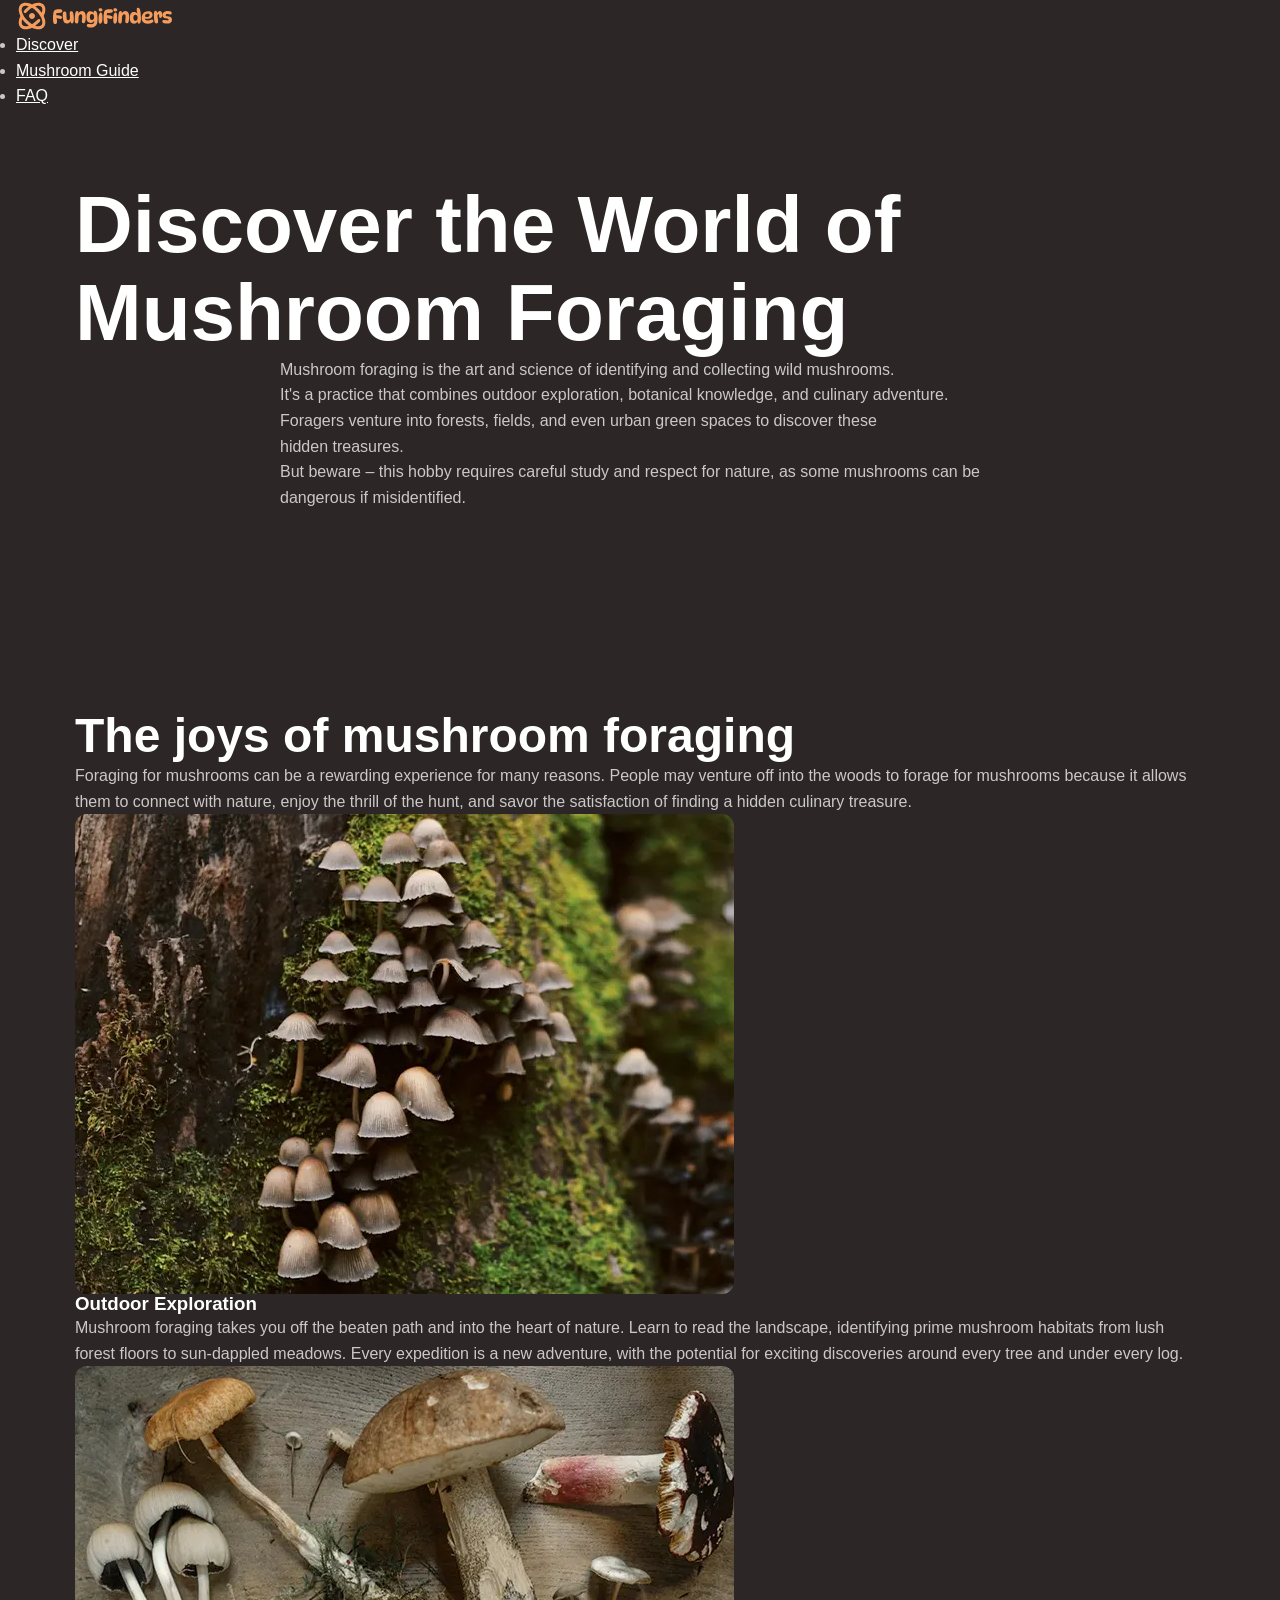
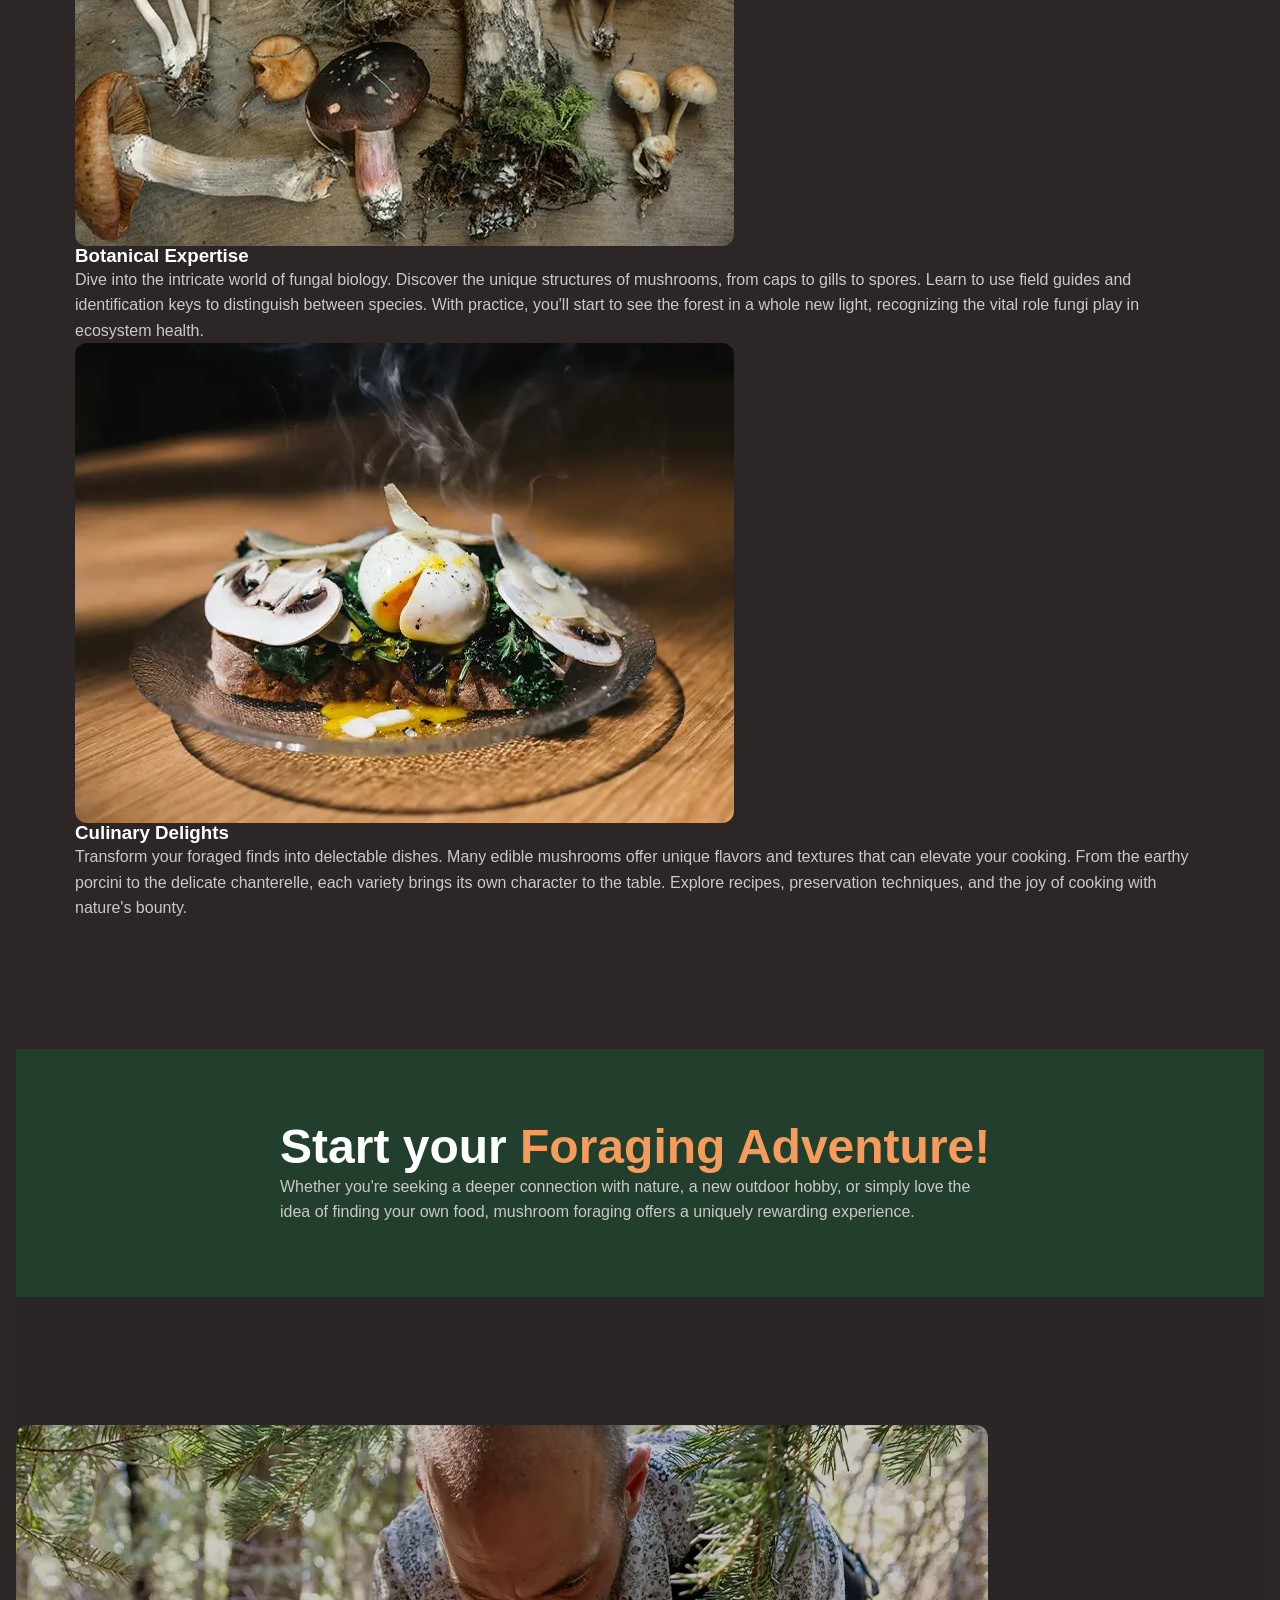
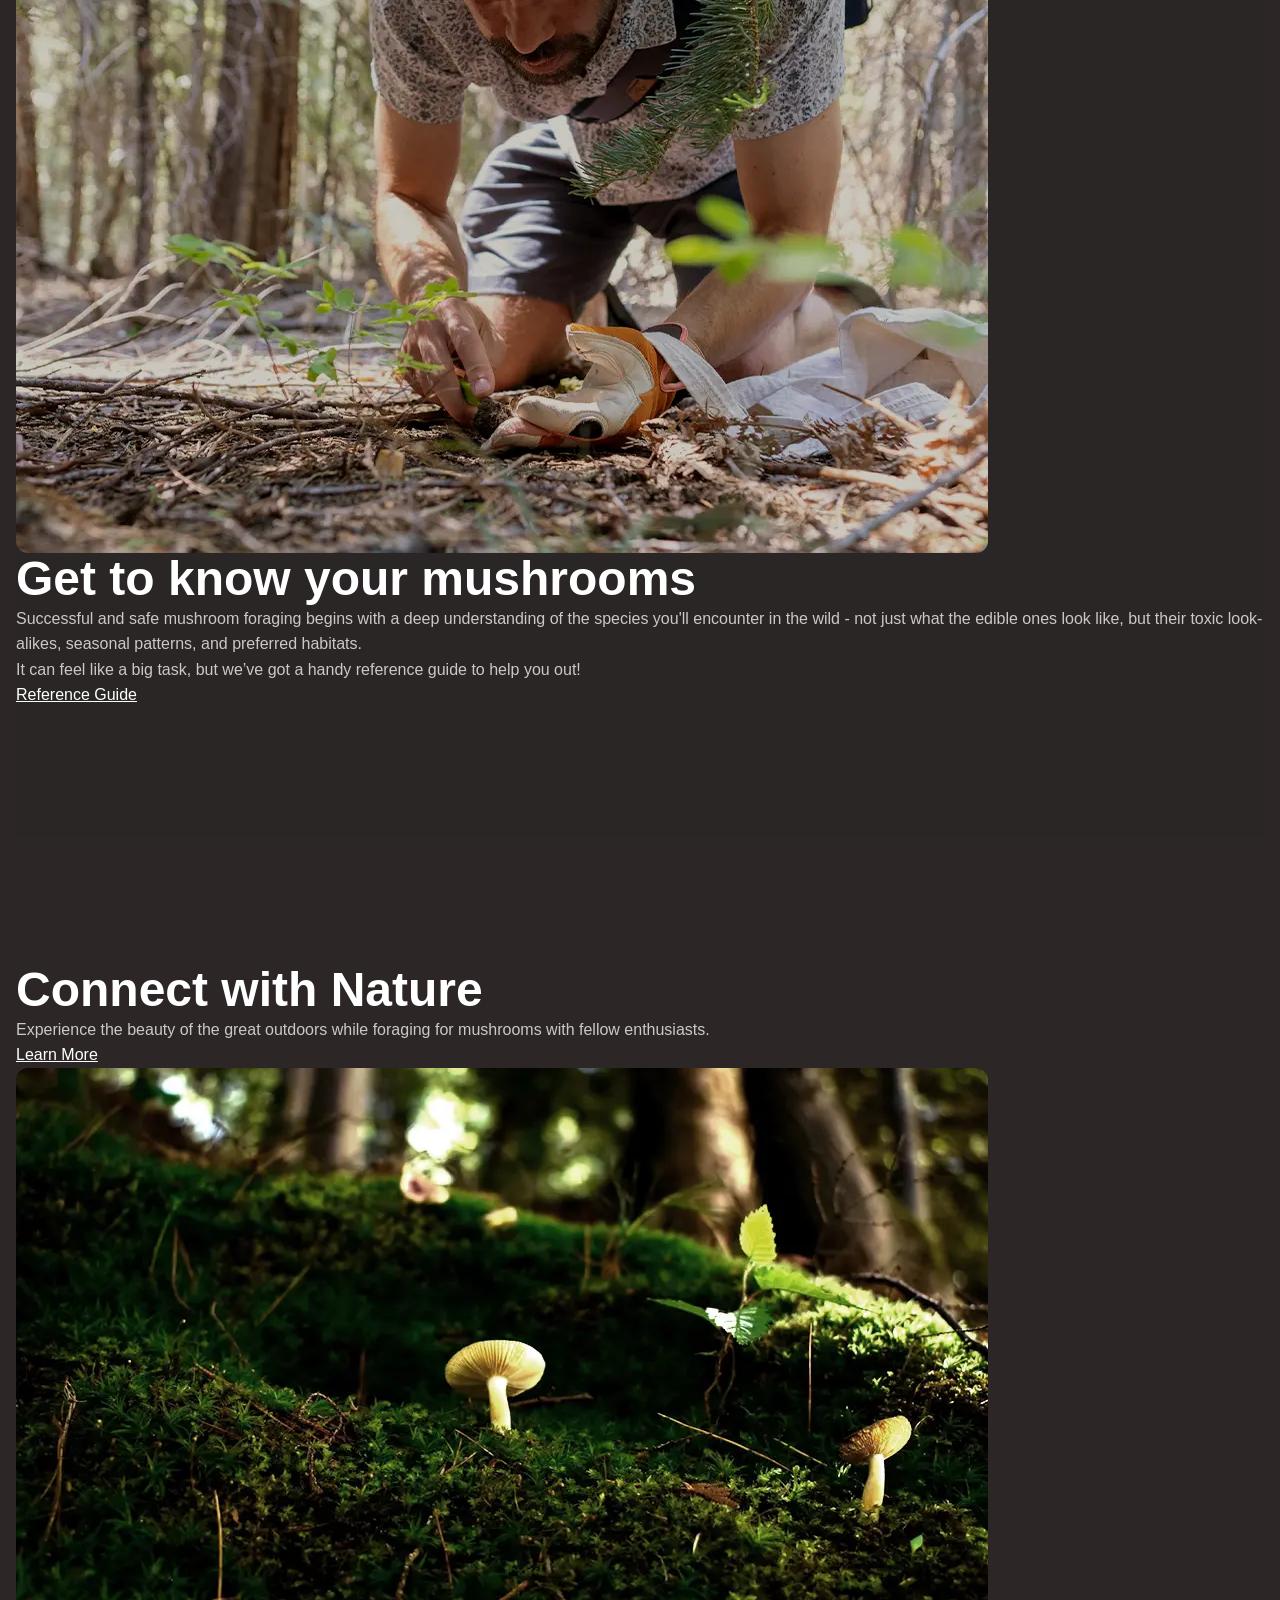
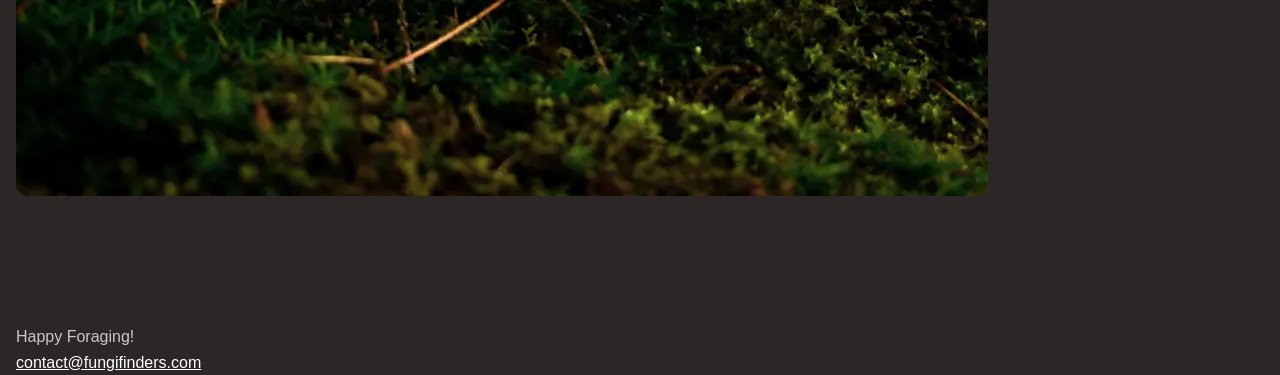
==== index.html @ f1a74141 "add: font files for self-hosting, set up semantic HTML structure, and organized CSS into layers" ====
<!doctype html>
<html lang="en">
  <head>
    <meta charset="UTF-8" />
    <meta name="viewport" content="width=device-width, initial-scale=1.0" />
    <title>Fungi Finders</title>
    <link rel="stylesheet" href="style.css" />
  </head>
  <body>
    <header class="site-header page-padding">
      <div class="wrapper" data-width="wide">
        <img src="./assets/fungi-finders.svg" alt="Fungi Finders" />
        <nav class="primary-navigation">
          <ul>
            <li><a href="/">Discover</a></li>
            <li><a href="#">Mushroom Guide</a></li>
            <li><a href="#">FAQ</a></li>
          </ul>
        </nav>
      </div>
    </header>
    <main class="page-padding">
      <!-- Sections are basically divs with semantic meaning to them -->
      <!-- Sections become a landmark region once you add an ARIA attribute to them -->
      <section class="hero section" data-padding="compact">
        <div class="wrapper">
          <h1>Discover the World of Mushroom Foraging</h1>
        </div>
        <div class="wrapper" data-width="narrow">
          <p>
            Mushroom foraging is the art and science of identifying and
            collecting wild mushrooms.
          </p>
          <p>
            It's a practice that combines outdoor exploration, botanical
            knowledge, and culinary adventure. Foragers venture into forests,
            fields, and even urban green spaces to discover these hidden
            treasures.
          </p>
          <p>
            But beware – this hobby requires careful study and respect for
            nature, as some mushrooms can be dangerous if misidentified.
          </p>
        </div>
      </section>

      <section class="section">
        <div class="wrapper">
          <h2 class="section-title">The joys of mushroom foraging</h2>
          <p>
            Foraging for mushrooms can be a rewarding experience for many
            reasons. People may venture off into the woods to forage for
            mushrooms because it allows them to connect with nature, enjoy the
            thrill of the hunt, and savor the satisfaction of finding a hidden
            culinary treasure.
          </p>
          <!-- three-columns -->
          <div>
            <article class="card">
              <img
                src="./assets/outdoor-exploration.webp"
                alt="small mushrooms growing alongside a mossy tree trunk"
              />
              <h3>Outdoor Exploration</h3>
              <p>
                Mushroom foraging takes you off the beaten path and into the
                heart of nature. Learn to read the landscape, identifying prime
                mushroom habitats from lush forest floors to sun-dappled
                meadows. Every expedition is a new adventure, with the potential
                for exciting discoveries around every tree and under every log.
              </p>
            </article>
            <article class="card">
              <img
                src="./assets/botanical-expertise.webp"
                alt="a table full of vibrant and earthy mushrooms along with the soil which they were pulled from"
              />
              <h3>Botanical Expertise</h3>
              <p>
                Dive into the intricate world of fungal biology. Discover the
                unique structures of mushrooms, from caps to gills to spores.
                Learn to use field guides and identification keys to distinguish
                between species. With practice, you'll start to see the forest
                in a whole new light, recognizing the vital role fungi play in
                ecosystem health.
              </p>
            </article>
            <article class="card">
              <img
                src="./assets/culinary-delight.webp"
                alt="a stunnning glass plate with a hot meal garnished with a hard boiled egg and some sliced mushrooms"
              />
              <h3>Culinary Delights</h3>
              <p>
                Transform your foraged finds into delectable dishes. Many edible
                mushrooms offer unique flavors and textures that can elevate
                your cooking. From the earthy porcini to the delicate
                chanterelle, each variety brings its own character to the table.
                Explore recipes, preservation techniques, and the joy of cooking
                with nature's bounty.
              </p>
            </article>
          </div>
        </div>
      </section>

      <section class="background-accent section" data-padding="compact">
        <div class="wrapper" data-width="narrow">
          <h2 class="section-title">
            Start your <span class="text-brand">Foraging Adventure!</span>
          </h2>
          <p>
            Whether you're seeking a deeper connection with nature, a new
            outdoor hobby, or simply love the idea of finding your own food,
            mushroom foraging offers a uniquely rewarding experience.
          </p>
        </div>
      </section>

      <section class="background-extra-dark section">
        <div class="wrapper" data-width="wide">
          <!-- two columns -->
          <div>
            <div>
              <img
                src="./assets/get-to-know.webp"
                alt="A man on all fours harvesting a mushroom from the forest floor"
              />
            </div>
            <div>
              <h2 class="section-title">Get to know your mushrooms</h2>
              <p>
                Successful and safe mushroom foraging begins with a deep
                understanding of the species you'll encounter in the wild - not
                just what the edible ones look like, but their toxic
                look-alikes, seasonal patterns, and preferred habitats.
              </p>
              <p>
                It can feel like a big task, but we’ve got a handy reference
                guide to help you out!
              </p>
              <a href="#" class="button"
                ><span class="visually-hidden"
                  >Learn more about wild mushrooms using our handy </span
                >Reference Guide</a
              >
            </div>
          </div>
        </div>
      </section>

      <section class="section">
        <div class="wrapper" data-width="wide">
          <!-- two columns -->
          <div>
            <div>
              <h2 class="section-title">Connect with Nature</h2>
              <p>
                Experience the beauty of the great outdoors while foraging for
                mushrooms with fellow enthusiasts.
              </p>
              <a href="#" class="button"
                >Learn More
                <span class="visually-hidden"
                  >about the different types of mushrooms using our handy
                  mushroom guide.</span
                ></a
              >
            </div>
            <div>
              <img
                src="./assets/nature.webp"
                alt="A small white mushroom growing next to a tree"
              />
            </div>
          </div>
        </div>
      </section>
    </main>
    <footer class="site-footer page-padding">
      <p>Happy Foraging!</p>
      <a href="mailto:contact@fungifinders.com">contact@fungifinders.com</a>
    </footer>
  </body>
</html>
---- style.css ----
@layer reset {
  *,
  *::before,
  *::after {
    box-sizing: border-box;
  }

  /* https://kilianvalkhof.com/2022/css-html/your-css-reset-needs-text-size-adjust-probably/ */
  html {
    -moz-text-size-adjust: none;
    -webkit-text-size-adjust: none;
    text-size-adjust: none;
  }

  * {
    margin: 0;
    padding: 0;
  }

  /* https://www.scottohara.me/blog/2019/01/12/lists-and-safari.html */
  [role="list"] {
    list-style: none;
    margin: 0;
    padding: 0;
  }

  body {
    min-block-size: 100vh;
    line-height: 1.6;
  }

  h1,
  h2,
  h3,
  button,
  input,
  label {
    line-height: 1.1;
  }

  h1,
  h2,
  h3,
  h4 {
    text-wrap: balance;
  }

  p,
  li {
    text-wrap: pretty;
  }

  img,
  picture {
    max-inline-size: 100%;
    display: block;
  }

  input,
  button,
  textarea,
  select {
    font: inherit;
  }
}

@layer base {
  :root {
    /* outfit-regular - latin */
    @font-face {
      font-display: swap; /* Check https://developer.mozilla.org/en-US/docs/Web/CSS/@font-face/font-display for other options. */
      font-family: "Outfit";
      font-style: normal;
      font-weight: 400;
      src: url("./assets/fonts/outfit-v15-latin-regular.woff2") format("woff2"); /* Chrome 36+, Opera 23+, Firefox 39+, Safari 12+, iOS 10+ */
    }

    /* outfit-700 - latin */
    @font-face {
      font-display: swap; /* Check https://developer.mozilla.org/en-US/docs/Web/CSS/@font-face/font-display for other options. */
      font-family: "Outfit";
      font-style: normal;
      font-weight: 700;
      src: url("./assets/fonts/outfit-v15-latin-700.woff2") format("woff2"); /* Chrome 36+, Opera 23+, Firefox 39+, Safari 12+, iOS 10+ */
    }

    /* fira-sans-regular - latin */
    @font-face {
      font-display: swap; /* Check https://developer.mozilla.org/en-US/docs/Web/CSS/@font-face/font-display for other options. */
      font-family: "Fira Sans";
      font-style: normal;
      font-weight: 400;
      src: url("./assets/fonts/fira-sans-v18-latin-regular.woff2")
        format("woff2"); /* Chrome 36+, Opera 23+, Firefox 39+, Safari 12+, iOS 10+ */
    }

    --clr-white: hsl(0, 0%, 100%);
    --clr-gray-100: hsl(0, 2%, 79%);
    --clr-brand-400: hsl(25, 88%, 75%);
    --clr-brand-500: hsl(25, 88%, 66%);
    --clr-green-400: hsl(143, 19%, 49%);
    --clr-green-500: hsl(143, 38%, 37%);
    --clr-green-600: hsl(145, 29%, 19%);
    --clr-brown-500: hsl(10, 5%, 25%);
    --clr-brown-600: hsl(9, 7%, 21%);
    --clr-brown-700: hsl(9, 8%, 16%);
    --clr-brown-800: hsl(0, 6%, 15%);
    --clr-brown-900: hsl(0, 6%, 16%);

    --clr-orange-500: hsl(28, 43%, 28%);
    --clr-red-500: hsl(359, 34%, 24%);
    --clr-teal-500: hsl(186, 42%, 25%);

    --ff-body: "Fira Sans", sans-serif;
    --ff-heading: "Outfit", sans-serif;

    --fs-300: 0.875rem;
    --fs-400: 1rem;
    --fs-500: 1.125rem;
    --fs-600: 1.25rem;
    --fs-700: 1.5rem;
    --fs-800: 2rem;
    --fs-900: 3.75rem;
    --fs-1000: 3.75rem;

    @media (width > 760px) {
      --fs-500: 1.25rem;
      --fs-600: 1.5rem;
      --fs-700: 2rem;
      --fs-800: 3rem;
      --fs-900: 5rem;
      --fs-1000: 7.5rem;
    }

    /* Primitives: semantic layer of custom properties which describes what they are being used for */
    --text-main: var(--clr-gray-100);
    --text-high-contrast: var(--clr-white);
    --text-brand: var(--clr-brand-500);
    --text-brand-light: var(--clr-brand-400);

    --background-accent-light: var(--clr-green-400);
    --background-accent-main: var(--clr-green-500);
    --background-accent-dark: var(--clr-green-600);

    --background-extra-light: var(--clr-brown-500);
    --background-light: var(--clr-brown-600);
    --background-main: var(--clr-brown-700);
    --background-dark: var(--clr-brown-800);
    --background-extra-dark: var(--clr-brown-900);

    --font-size-heading-sm: var(--fs-700);
    --font-size-heading-regular: var(--fs-800);
    --font-size-heading-lg: var(--fs-900);
    --font-size-heading-xl: var(--fs-1000);

    --font-size-sm: var(--fs-300);
    --font-size-regular: var(--fs-400);
    --font-size-md: var(--fs-500);
    --font-size-lg: var(--fs-600);

    --border-radius-1: 0.25rem;
    --border-radius-2: 0.5rem;
    --border-radius-3: 0.75rem;
  }

  html {
    font-family: var(--ff-body);
  }

  body {
    font-size: var(--font-size-regular);
    color: var(--text-main);
    background-color: var(--background-main);
  }

  h1,
  h2,
  h3,
  h4 {
    font-family: var(--ff-heading);
    font-weight: 700;
    color: var(--text-high-contrast);
  }

  h1 {
    font-size: var(--font-size-heading-lg);
  }

  a {
    color: var(--text-high-contrast);
  }

  a:hover,
  a:focus-visible {
    color: var(--text-brand-light);
  }

  img {
    border-radius: var(--border-radius-3);
  }
}

@layer layout {
  .section {
    --section-padding-block: 3.75rem;
    padding-block: var(--section-padding-block);

    @media (width > 760px) {
      --section-padding-block: 8rem;

      &[data-padding="compact"] {
        --section-padding-block: 4.5rem;
      }
    }
  }
  .page-padding {
    padding-inline: 1rem;
  }

  /* 3 different max-width across te page */
  .wrapper {
    --wrapper-max-width: 1130px;
    max-width: var(--wrapper-max-width);
    margin-inline: auto;

    &[data-width="wide"] {
      --wrapper-max-width: 1330px;
    }

    &[data-width="narrow"] {
      --wrapper-max-width: 720px;
    }
  }
}

@layer utilities {
  .visually-hidden {
    clip: rect(0 0 0 0);
    clip-path: inset(50%);
    height: 1px;
    overflow: hidden;
    position: absolute;
    white-space: nowrap;
    width: 1px;
  }

  .text-center {
    text-align: center;
  }
  .text-brand {
    color: var(--text-brand);
  }
  .text-high-contrast {
    color: var(--text-high-contrast);
  }

  .section-title {
    font-size: var(--font-size-heading-regular);
  }

  .background-base {
    background-color: var(--background-base);
  }
  .background-light {
    background-color: var(--background-light);
  }
  .background-extra-light {
    background-color: var(--background-extra-light);
  }
  .background-dark {
    background-color: var(--background-dark);
  }
  .background-extra-dark {
    background-color: var(--background-extra-dark);
  }

  .background-accent {
    background-color: var(--background-accent-dark);
  }

  .font-size-sm {
    font-size: var(--font-size-sm);
  }
  .font-size-regular {
    font-size: var(--font-size-regular);
  }
  .font-size-md {
    font-size: var(--font-size-md);
  }
  .font-size-lg {
    font-size: var(--font-size-lg);
  }
}
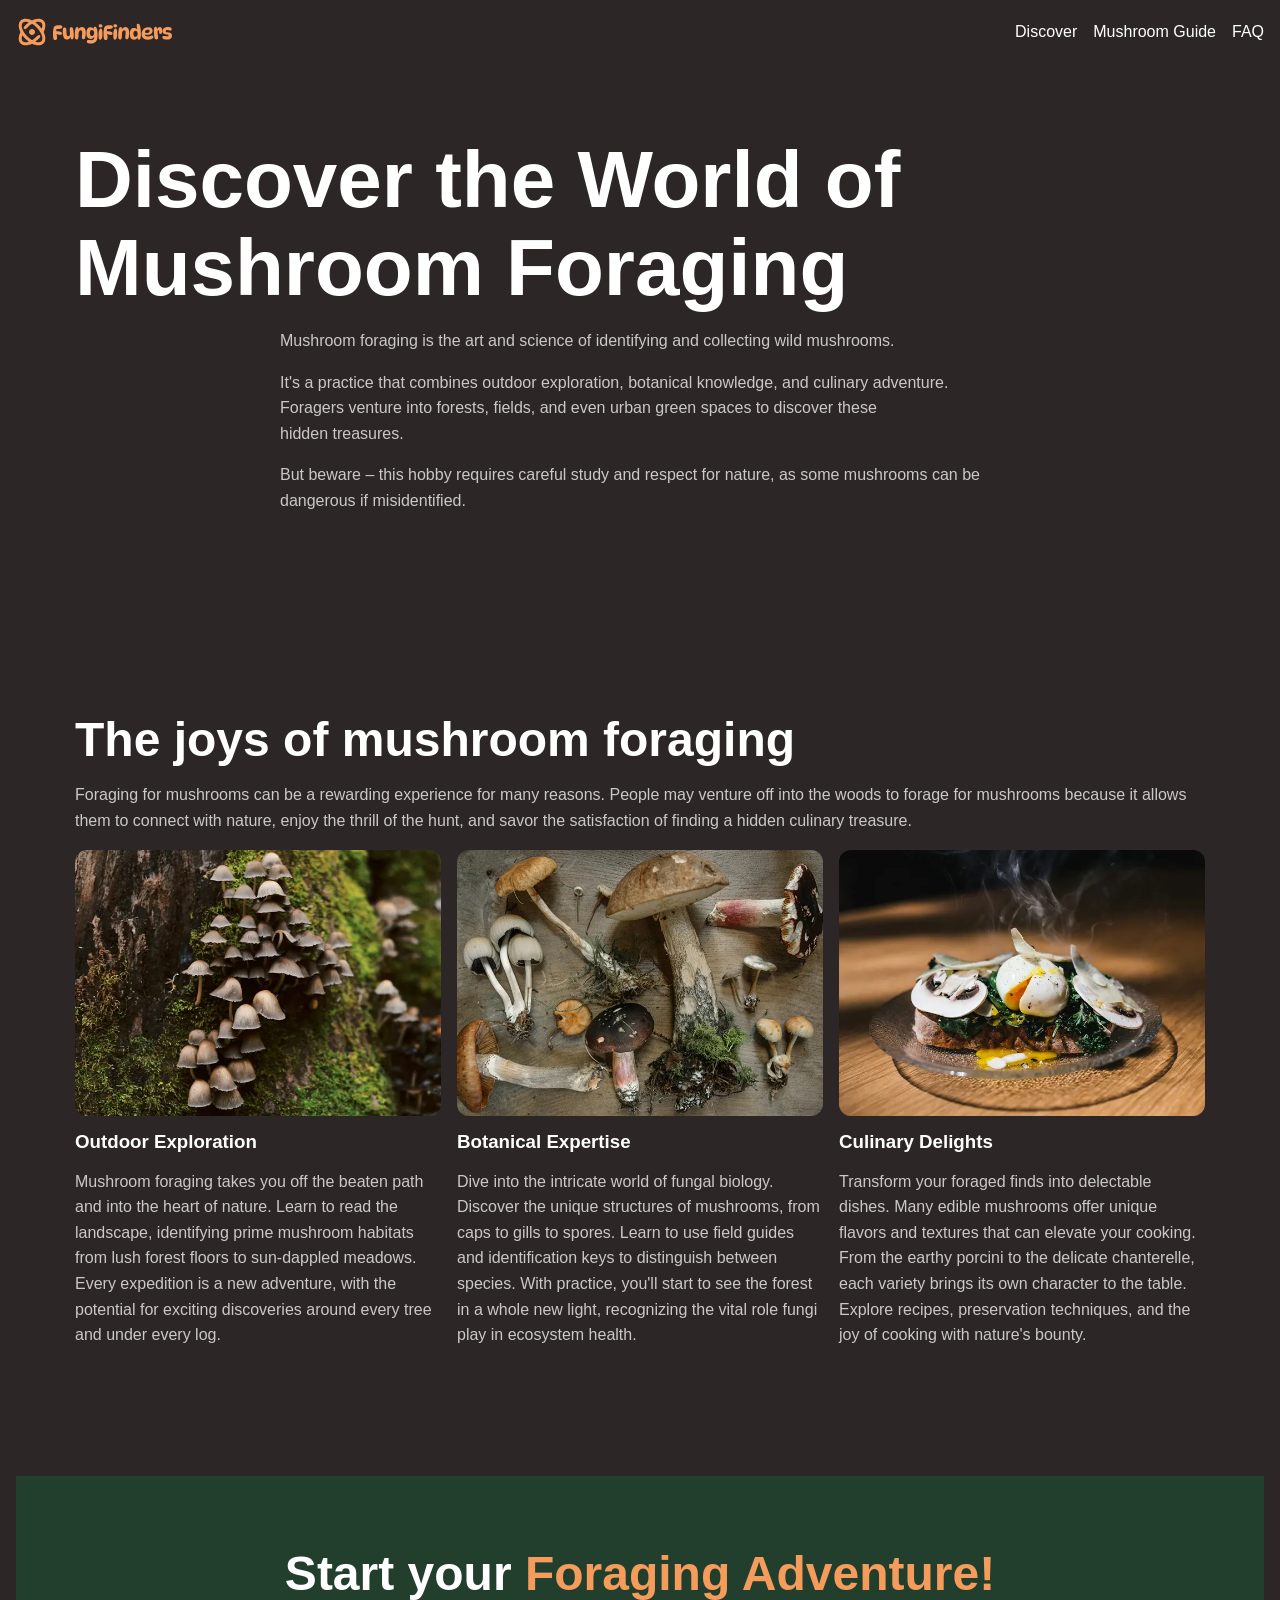
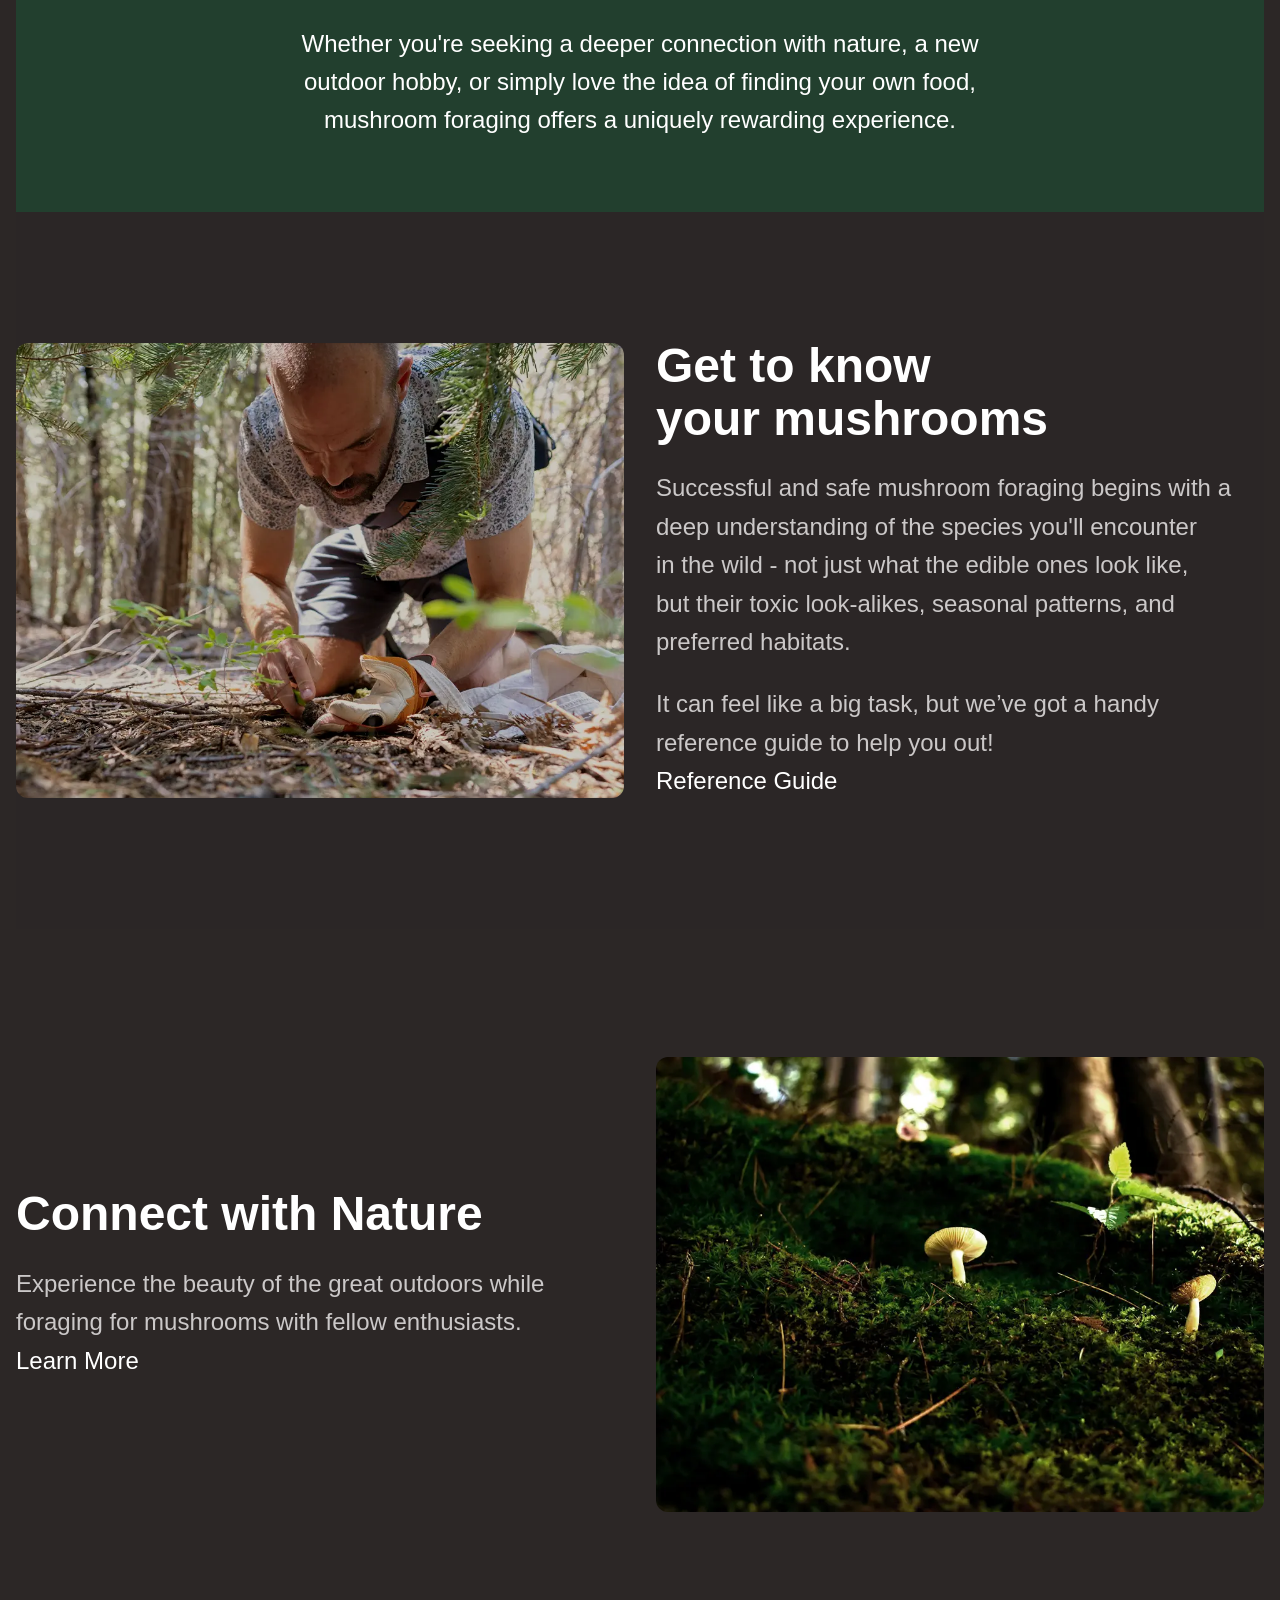
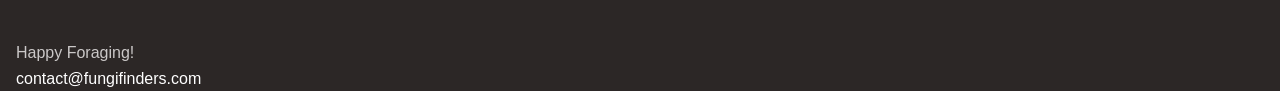
==== commit 12ea0706: "style: refine spacing and layout flow for better readability Adjusted flow for text with the flow cl" ====
--- a/index.html
+++ b/index.html
@@ -9,43 +9,47 @@
   <body>
     <header class="site-header page-padding">
       <div class="wrapper" data-width="wide">
-        <img src="./assets/fungi-finders.svg" alt="Fungi Finders" />
-        <nav class="primary-navigation">
-          <ul>
-            <li><a href="/">Discover</a></li>
-            <li><a href="#">Mushroom Guide</a></li>
-            <li><a href="#">FAQ</a></li>
-          </ul>
-        </nav>
+        <div class="site-header__layout">
+          <img src="./assets/fungi-finders.svg" alt="Fungi Finders" />
+          <nav class="primary-navigation">
+            <ul role="list">
+              <li><a href="/">Discover</a></li>
+              <li><a href="#">Mushroom Guide</a></li>
+              <li><a href="#">FAQ</a></li>
+            </ul>
+          </nav>
+        </div>
       </div>
     </header>
     <main class="page-padding">
       <!-- Sections are basically divs with semantic meaning to them -->
       <!-- Sections become a landmark region once you add an ARIA attribute to them -->
-      <section class="hero section" data-padding="compact">
+      <section class="hero flow section" data-padding="compact">
         <div class="wrapper">
           <h1>Discover the World of Mushroom Foraging</h1>
         </div>
         <div class="wrapper" data-width="narrow">
-          <p>
-            Mushroom foraging is the art and science of identifying and
-            collecting wild mushrooms.
-          </p>
-          <p>
-            It's a practice that combines outdoor exploration, botanical
-            knowledge, and culinary adventure. Foragers venture into forests,
-            fields, and even urban green spaces to discover these hidden
-            treasures.
-          </p>
-          <p>
-            But beware – this hobby requires careful study and respect for
-            nature, as some mushrooms can be dangerous if misidentified.
-          </p>
+          <div class="flow">
+            <p>
+              Mushroom foraging is the art and science of identifying and
+              collecting wild mushrooms.
+            </p>
+            <p>
+              It's a practice that combines outdoor exploration, botanical
+              knowledge, and culinary adventure. Foragers venture into forests,
+              fields, and even urban green spaces to discover these hidden
+              treasures.
+            </p>
+            <p>
+              But beware – this hobby requires careful study and respect for
+              nature, as some mushrooms can be dangerous if misidentified.
+            </p>
+          </div>
         </div>
       </section>
 
       <section class="section">
-        <div class="wrapper">
+        <div class="wrapper flow">
           <h2 class="section-title">The joys of mushroom foraging</h2>
           <p>
             Foraging for mushrooms can be a rewarding experience for many
@@ -54,9 +58,10 @@
             thrill of the hunt, and savor the satisfaction of finding a hidden
             culinary treasure.
           </p>
+
           <!-- three-columns -->
-          <div>
-            <article class="card">
+          <div class="equal-columns">
+            <article class="card grid-flow">
               <img
                 src="./assets/outdoor-exploration.webp"
                 alt="small mushrooms growing alongside a mossy tree trunk"
@@ -70,7 +75,7 @@
                 for exciting discoveries around every tree and under every log.
               </p>
             </article>
-            <article class="card">
+            <article class="card grid-flow">
               <img
                 src="./assets/botanical-expertise.webp"
                 alt="a table full of vibrant and earthy mushrooms along with the soil which they were pulled from"
@@ -85,7 +90,7 @@
                 ecosystem health.
               </p>
             </article>
-            <article class="card">
+            <article class="card grid-flow">
               <img
                 src="./assets/culinary-delight.webp"
                 alt="a stunnning glass plate with a hot meal garnished with a hard boiled egg and some sliced mushrooms"
@@ -104,30 +109,35 @@
         </div>
       </section>
 
-      <section class="background-accent section" data-padding="compact">
+      <section
+        class="background-accent text-center section"
+        data-padding="compact"
+      >
         <div class="wrapper" data-width="narrow">
-          <h2 class="section-title">
-            Start your <span class="text-brand">Foraging Adventure!</span>
-          </h2>
-          <p>
-            Whether you're seeking a deeper connection with nature, a new
-            outdoor hobby, or simply love the idea of finding your own food,
-            mushroom foraging offers a uniquely rewarding experience.
-          </p>
+          <div class="flow font-size-lg text-high-contrast">
+            <h2 class="section-title">
+              Start your <span class="text-brand">Foraging Adventure!</span>
+            </h2>
+            <p>
+              Whether you're seeking a deeper connection with nature, a new
+              outdoor hobby, or simply love the idea of finding your own food,
+              mushroom foraging offers a uniquely rewarding experience.
+            </p>
+          </div>
         </div>
       </section>
 
       <section class="background-extra-dark section">
         <div class="wrapper" data-width="wide">
           <!-- two columns -->
-          <div>
+          <div class="equal-columns" data-gap="large" data-alignment="centered">
             <div>
               <img
                 src="./assets/get-to-know.webp"
                 alt="A man on all fours harvesting a mushroom from the forest floor"
               />
             </div>
-            <div>
+            <div class="flow font-size-lg">
               <h2 class="section-title">Get to know your mushrooms</h2>
               <p>
                 Successful and safe mushroom foraging begins with a deep
@@ -152,8 +162,8 @@
       <section class="section">
         <div class="wrapper" data-width="wide">
           <!-- two columns -->
-          <div>
-            <div>
+          <div class="equal-columns" data-gap="large" data-alignment="centered">
+            <div class="flow font-size-lg">
               <h2 class="section-title">Connect with Nature</h2>
               <p>
                 Experience the beauty of the great outdoors while foraging for
--- a/style.css
+++ b/style.css
@@ -188,6 +188,7 @@
 
   a {
     color: var(--text-high-contrast);
+    text-decoration: none;
   }
 
   a:hover,
@@ -201,6 +202,33 @@
 }
 
 @layer layout {
+  /* Selects everything but the first direct child */
+  .flow > * + * {
+    margin-top: var(--flow-spacer, 1em);
+  }
+  /* Used for more consistent spacing like inside the cards */
+  .grid-flow {
+    display: grid;
+    gap: var(--grid-flow-gap, 1rem);
+  }
+  .equal-columns {
+    display: grid;
+    gap: var(--equal-columns-gap, 1rem);
+    align-items: var(--equal-columns-vertical-align, stretch);
+
+    @media (width > 760px) {
+      grid-auto-flow: column;
+      grid-auto-columns: 1fr;
+    }
+
+    &[data-gap="large"] {
+      --equal-columns-gap: 2rem;
+    }
+
+    &[data-alignment="centered"] {
+      --equal-columns-vertical-align: center;
+    }
+  }
   .section {
     --section-padding-block: 3.75rem;
     padding-block: var(--section-padding-block);
@@ -229,6 +257,27 @@
 
     &[data-width="narrow"] {
       --wrapper-max-width: 720px;
+    }
+  }
+}
+
+@layer components {
+  .site-header {
+    padding-block: 1rem;
+  }
+  .site-header__layout {
+    display: flex;
+    flex-wrap: wrap;
+    gap: 0.5rem 1rem;
+    justify-content: space-between;
+    align-items: center;
+  }
+
+  .primary-navigation {
+    ul {
+      display: flex;
+      flex-wrap: wrap;
+      gap: 0.5rem 1rem;
     }
   }
 }
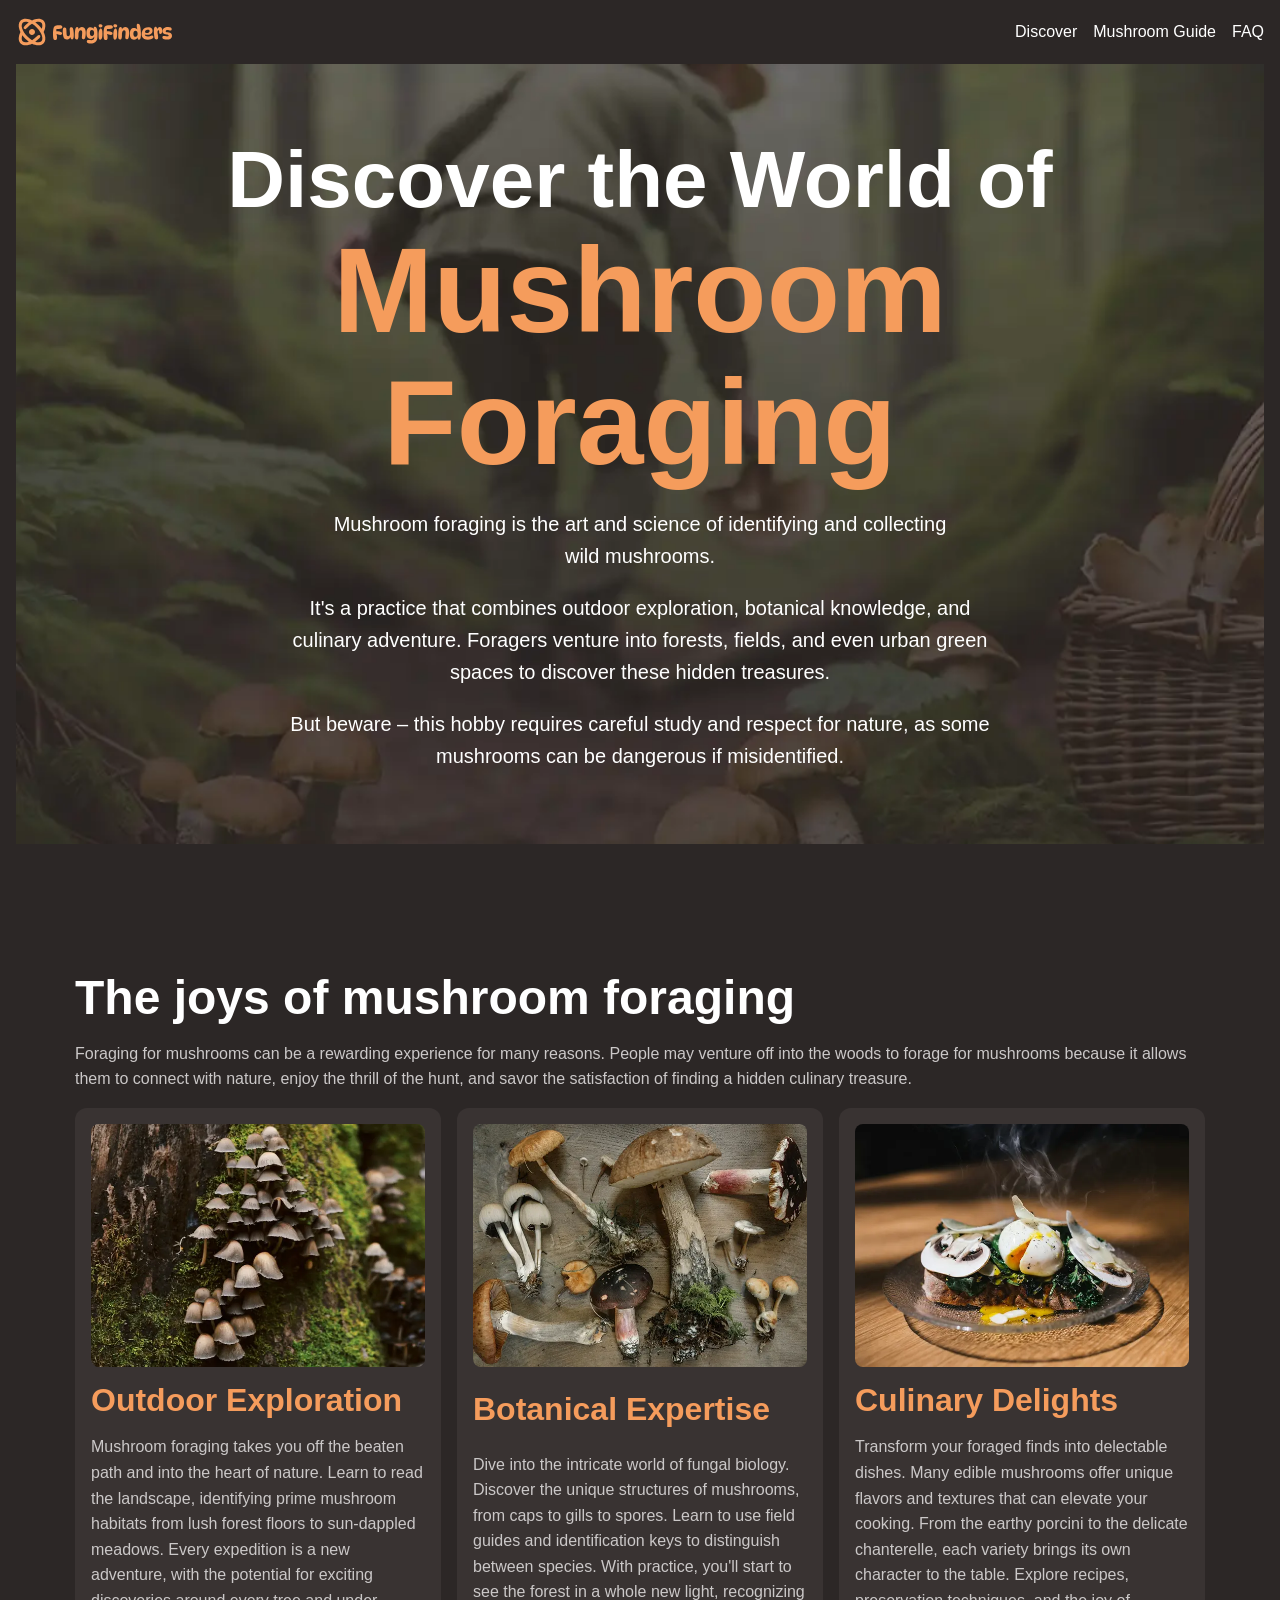
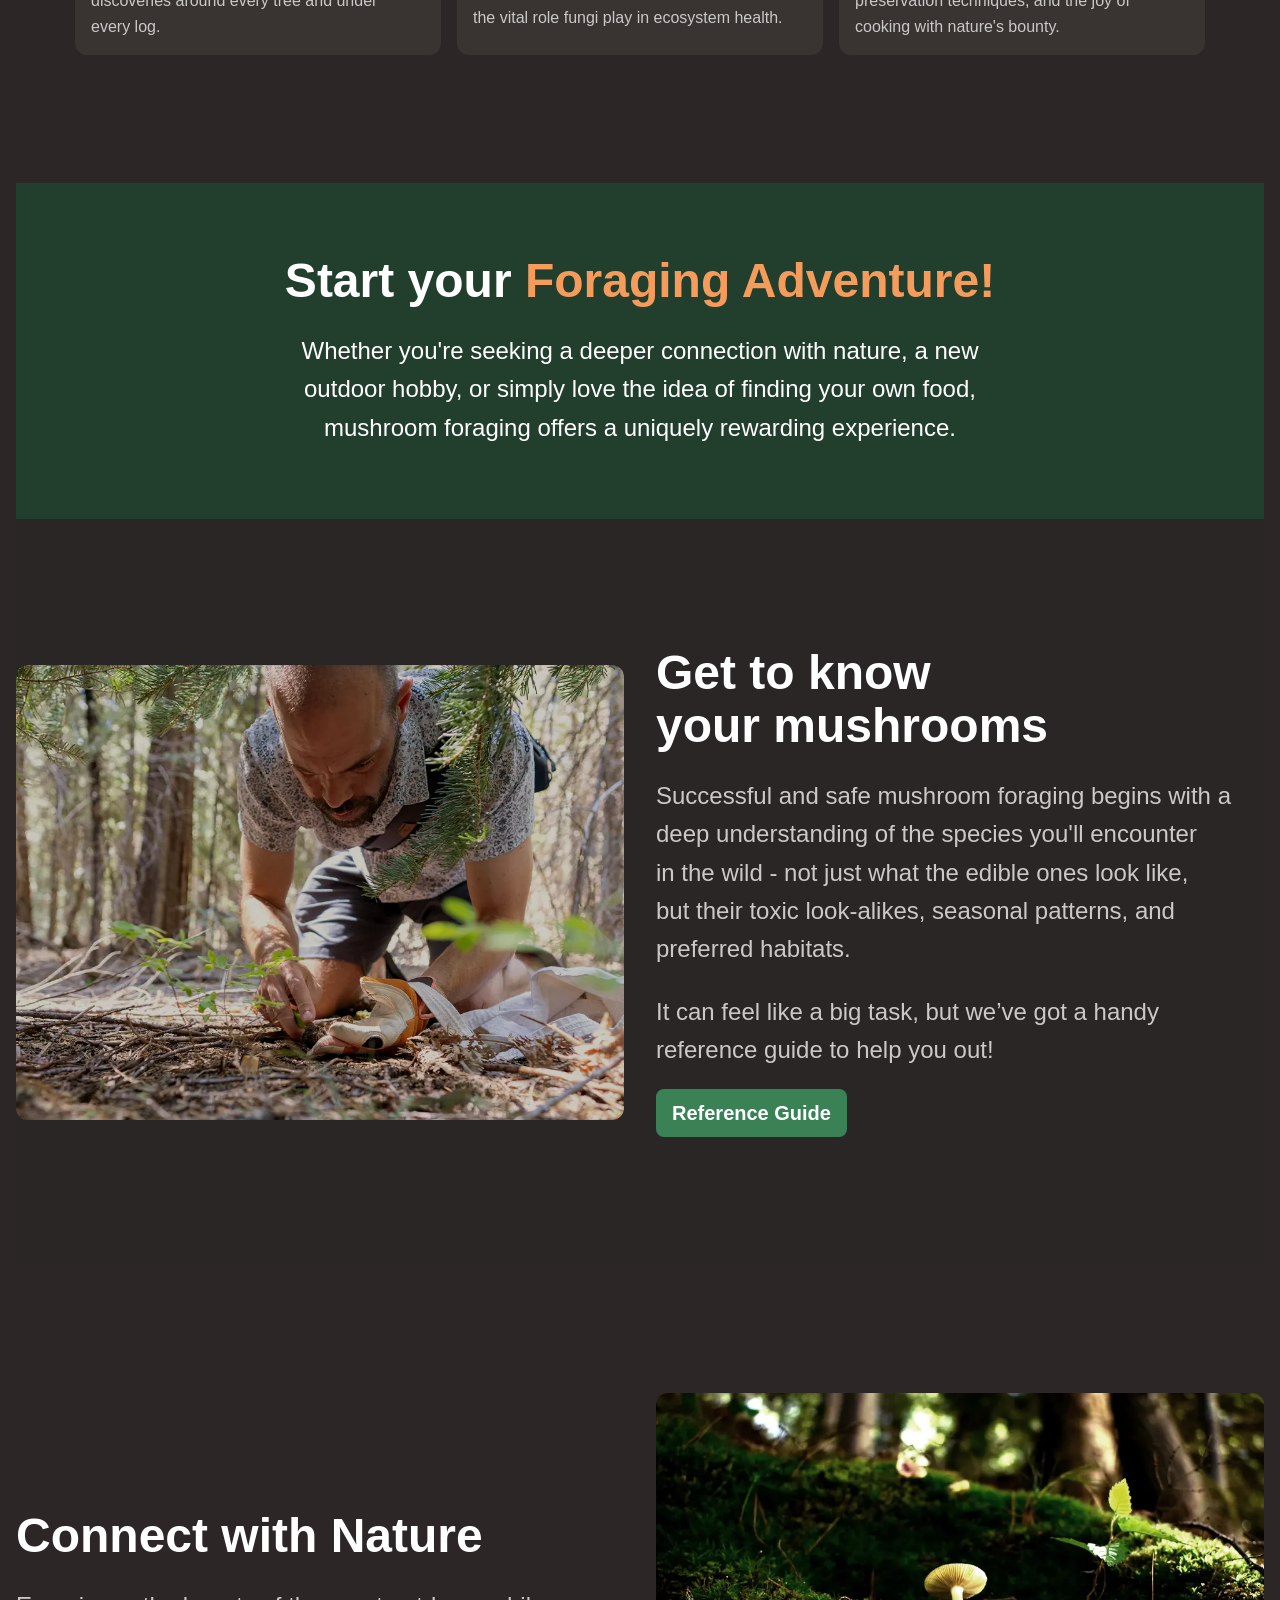
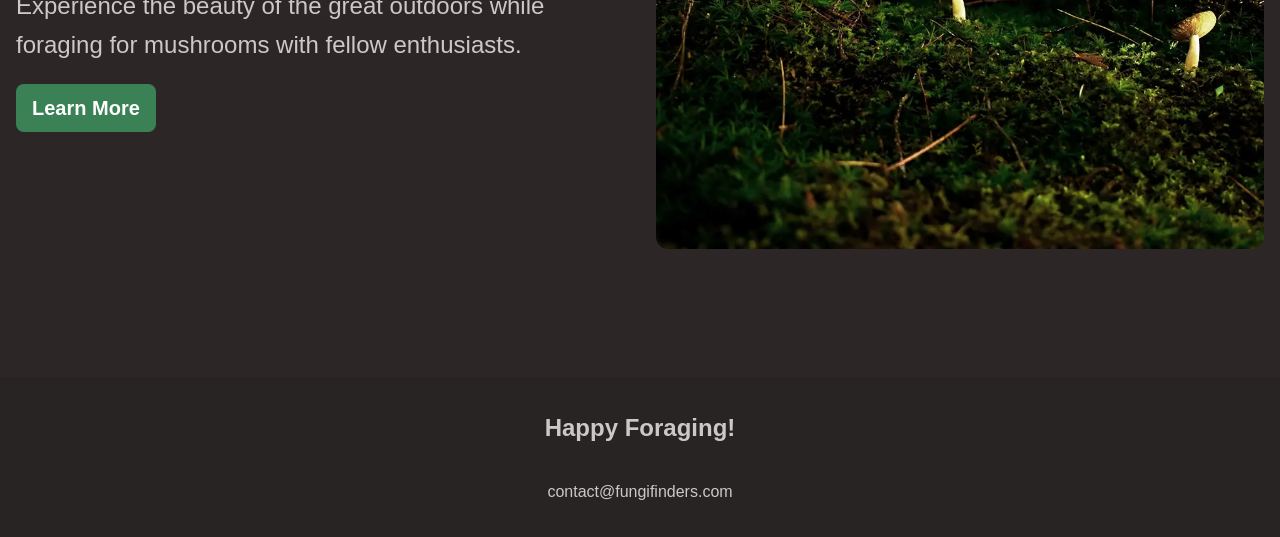
==== commit 25cecb62: "style: add component styles for cards, hero, buttons, and footer" ====
--- a/index.html
+++ b/index.html
@@ -26,7 +26,9 @@
       <!-- Sections become a landmark region once you add an ARIA attribute to them -->
       <section class="hero flow section" data-padding="compact">
         <div class="wrapper">
-          <h1>Discover the World of Mushroom Foraging</h1>
+          <h1 class="hero__title">
+            Discover the World of <span>Mushroom Foraging</span>
+          </h1>
         </div>
         <div class="wrapper" data-width="narrow">
           <div class="flow">
@@ -61,12 +63,12 @@
 
           <!-- three-columns -->
           <div class="equal-columns">
-            <article class="card grid-flow">
+            <article class="card">
               <img
                 src="./assets/outdoor-exploration.webp"
                 alt="small mushrooms growing alongside a mossy tree trunk"
               />
-              <h3>Outdoor Exploration</h3>
+              <h3 class="card__title">Outdoor Exploration</h3>
               <p>
                 Mushroom foraging takes you off the beaten path and into the
                 heart of nature. Learn to read the landscape, identifying prime
@@ -75,12 +77,12 @@
                 for exciting discoveries around every tree and under every log.
               </p>
             </article>
-            <article class="card grid-flow">
+            <article class="card">
               <img
                 src="./assets/botanical-expertise.webp"
                 alt="a table full of vibrant and earthy mushrooms along with the soil which they were pulled from"
               />
-              <h3>Botanical Expertise</h3>
+              <h3 class="card__title">Botanical Expertise</h3>
               <p>
                 Dive into the intricate world of fungal biology. Discover the
                 unique structures of mushrooms, from caps to gills to spores.
@@ -90,12 +92,12 @@
                 ecosystem health.
               </p>
             </article>
-            <article class="card grid-flow">
+            <article class="card">
               <img
                 src="./assets/culinary-delight.webp"
                 alt="a stunnning glass plate with a hot meal garnished with a hard boiled egg and some sliced mushrooms"
               />
-              <h3>Culinary Delights</h3>
+              <h3 class="card__title">Culinary Delights</h3>
               <p>
                 Transform your foraged finds into delectable dishes. Many edible
                 mushrooms offer unique flavors and textures that can elevate
@@ -188,7 +190,7 @@
       </section>
     </main>
     <footer class="site-footer page-padding">
-      <p>Happy Foraging!</p>
+      <p class="site-footer__title">Happy Foraging!</p>
       <a href="mailto:contact@fungifinders.com">contact@fungifinders.com</a>
     </footer>
   </body>
--- a/style.css
+++ b/style.css
@@ -280,6 +280,82 @@
       gap: 0.5rem 1rem;
     }
   }
+
+  .site-footer {
+    text-align: center;
+    background-color: var(--background-dark);
+    padding-block: 2rem;
+    display: grid;
+    gap: 2rem;
+
+    a {
+      color: var(--text-main);
+    }
+
+    a:hover,
+    a:focus-visible {
+      color: var(--text-brand-light);
+    }
+  }
+
+  .site-footer__title {
+    font-size: var(--font-size-lg);
+    font-family: var(--ff-heading);
+    font-weight: 700;
+  }
+
+  .hero {
+    text-align: center;
+    font-size: var(--font-size-md);
+    color: var(--text-high-contrast);
+    background-image: url("/assets/hero.webp");
+    background-size: cover;
+  }
+
+  .hero__title {
+    font-size: var(--font-size-heading-lg);
+
+    span {
+      font-size: var(--font-size-heading-xl);
+      color: var(--text-brand);
+      display: block;
+    }
+  }
+
+  .card {
+    display: grid;
+    gap: var(--card-gap, 1rem);
+    padding: 1rem;
+    background-color: var(--background-light);
+    border-radius: var(--border-radius-3);
+
+    img {
+      border-radius: var(--border-radius-2);
+    }
+  }
+
+  .card__title {
+    font-size: var(--card-title-font-size, var(--font-size-heading-sm));
+    color: var(--card-title-color, var(--text-brand));
+  }
+
+  .button {
+    text-decoration: none;
+    font-size: var(--font-size-md);
+    cursor: pointer;
+    display: inline-flex;
+    padding: 0.5rem 1rem;
+    background-color: var(--background-accent-main);
+    font-family: var(--ff-heading);
+    font-weight: 700;
+    border-radius: var(--border-radius-2);
+
+    &:hover,
+    &:focus-visible {
+      color: var(--text-high-contrast);
+      background-color: var(--background-accent-light);
+    }
+  }
 }
 
 @layer utilities {
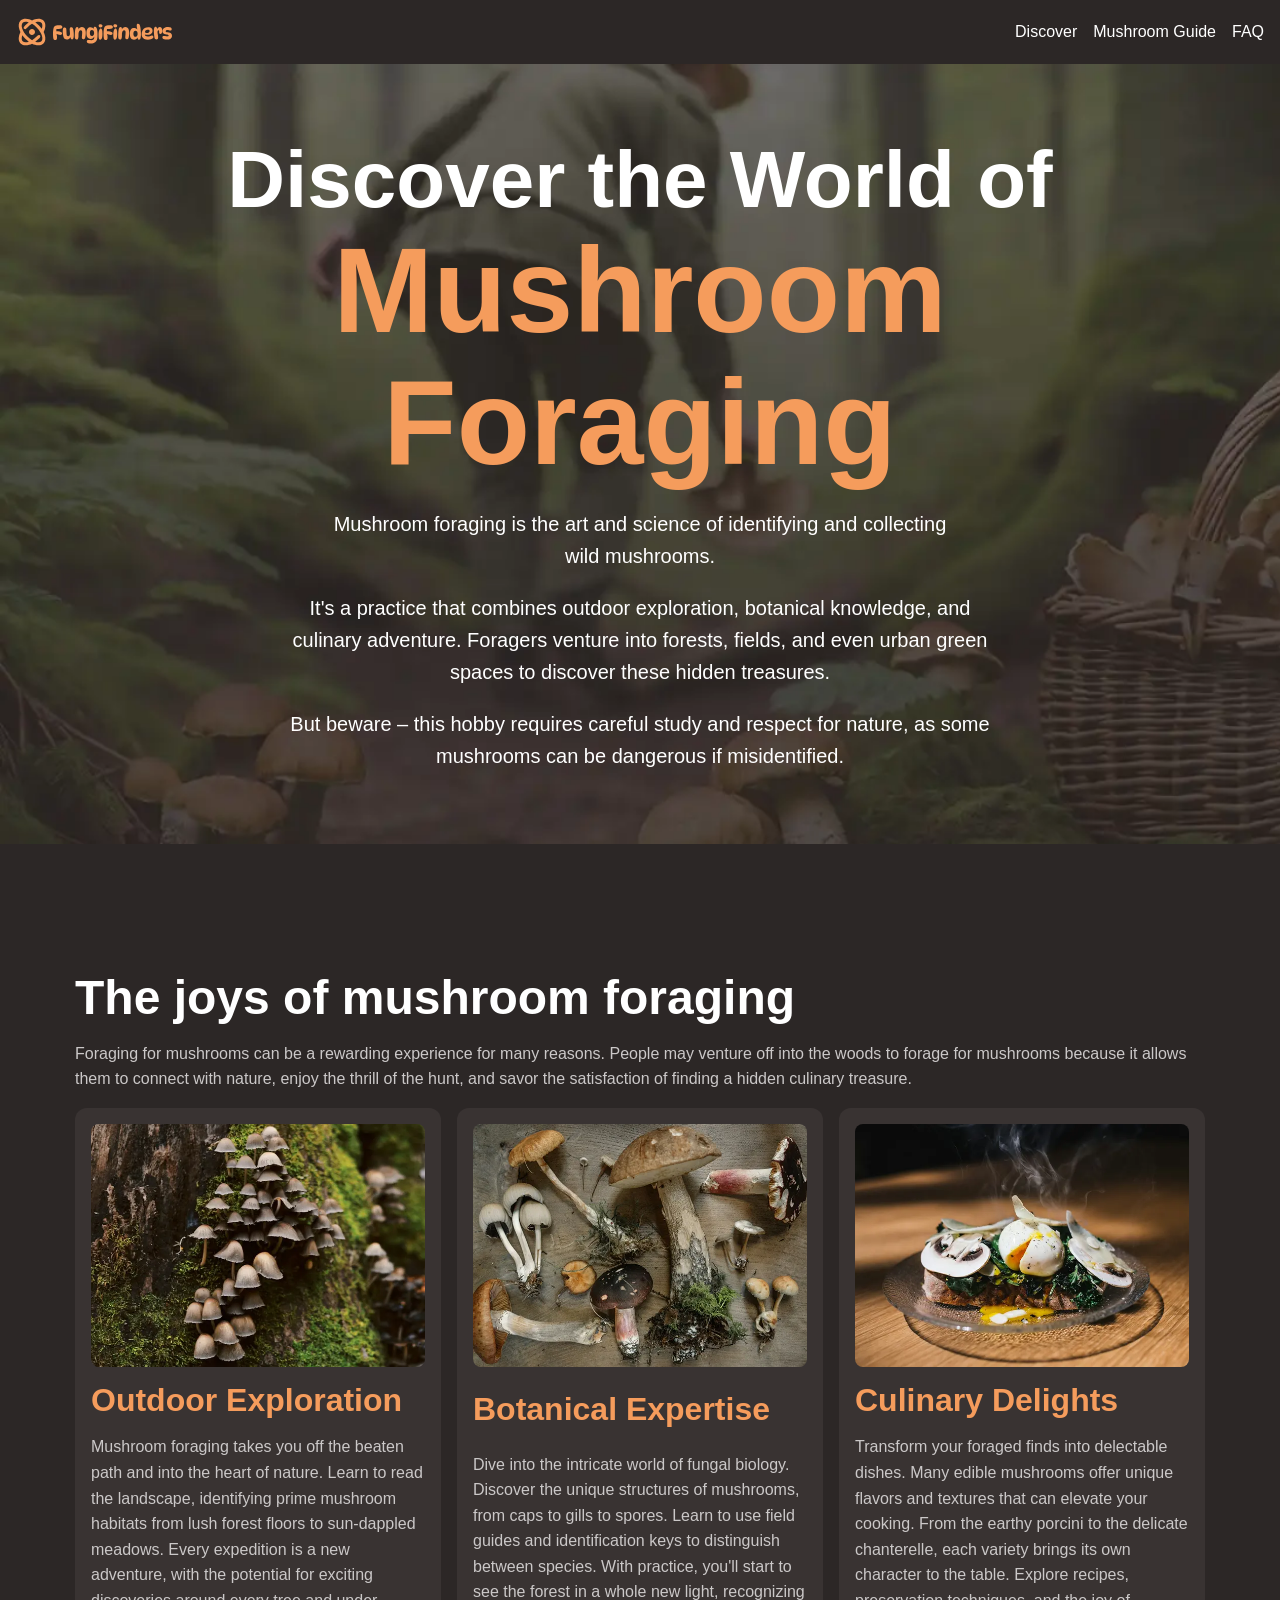
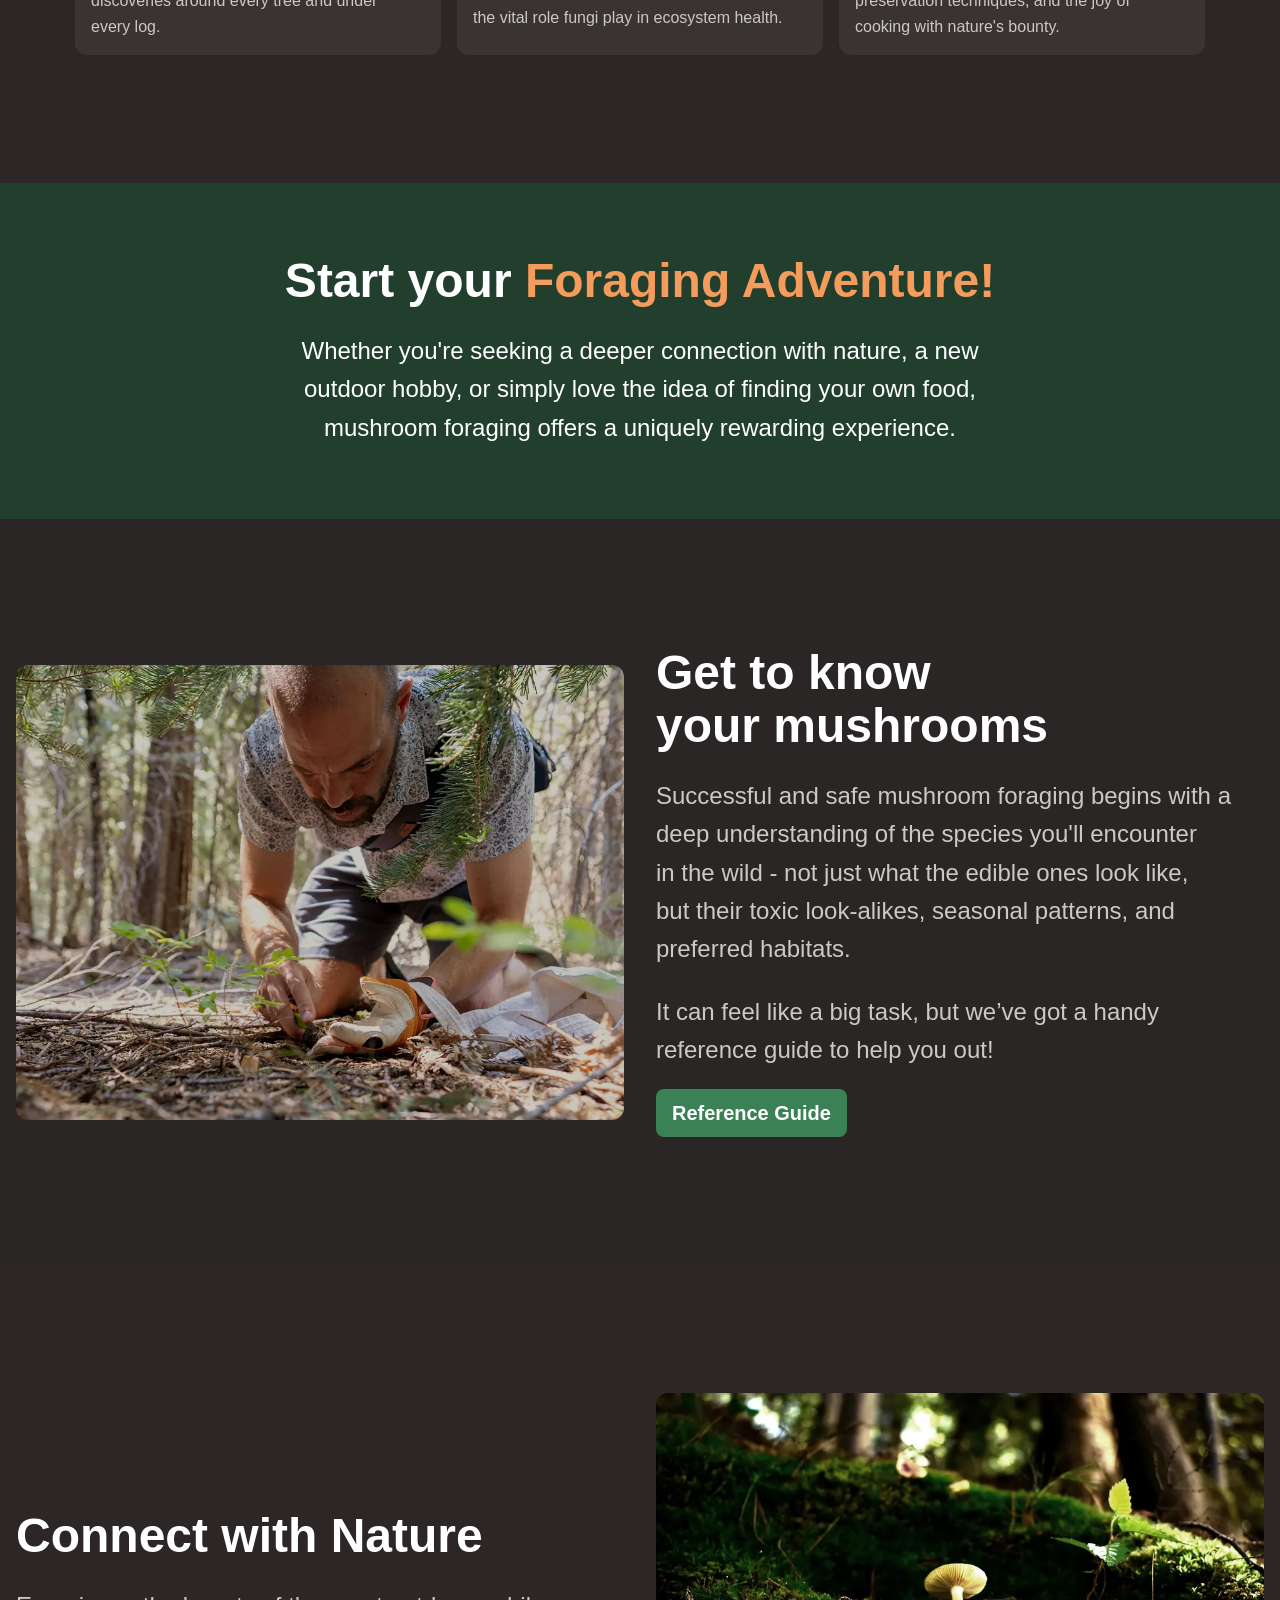
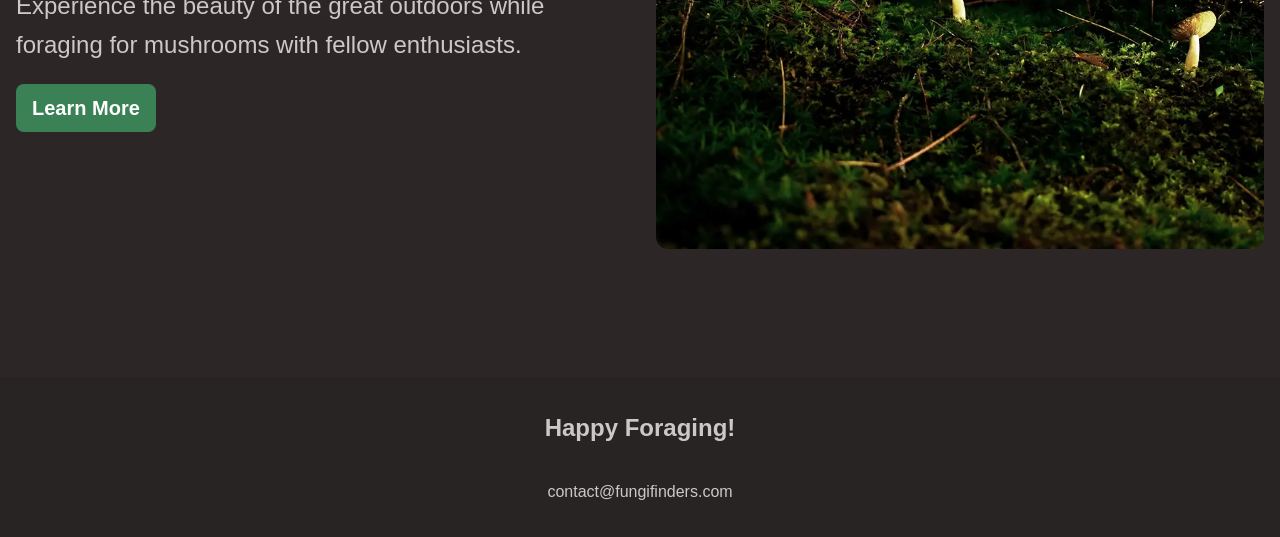
==== commit e783f603: "refactor: moved .page-padding class from overall page to sections removed unnecessary padding that p" ====
--- a/index.html
+++ b/index.html
@@ -7,8 +7,8 @@
     <link rel="stylesheet" href="style.css" />
   </head>
   <body>
-    <header class="site-header page-padding">
-      <div class="wrapper" data-width="wide">
+    <header class="site-header">
+      <div class="wrapper page-padding" data-width="wide">
         <div class="site-header__layout">
           <img src="./assets/fungi-finders.svg" alt="Fungi Finders" />
           <nav class="primary-navigation">
@@ -21,10 +21,10 @@
         </div>
       </div>
     </header>
-    <main class="page-padding">
+    <main>
       <!-- Sections are basically divs with semantic meaning to them -->
       <!-- Sections become a landmark region once you add an ARIA attribute to them -->
-      <section class="hero flow section" data-padding="compact">
+      <section class="hero flow section page-padding" data-padding="compact">
         <div class="wrapper">
           <h1 class="hero__title">
             Discover the World of <span>Mushroom Foraging</span>
@@ -50,7 +50,7 @@
         </div>
       </section>
 
-      <section class="section">
+      <section class="section page-padding">
         <div class="wrapper flow">
           <h2 class="section-title">The joys of mushroom foraging</h2>
           <p>
@@ -112,7 +112,7 @@
       </section>
 
       <section
-        class="background-accent text-center section"
+        class="background-accent text-center section page-padding"
         data-padding="compact"
       >
         <div class="wrapper" data-width="narrow">
@@ -129,7 +129,7 @@
         </div>
       </section>
 
-      <section class="background-extra-dark section">
+      <section class="background-extra-dark section page-padding">
         <div class="wrapper" data-width="wide">
           <!-- two columns -->
           <div class="equal-columns" data-gap="large" data-alignment="centered">
@@ -161,7 +161,7 @@
         </div>
       </section>
 
-      <section class="section">
+      <section class="section page-padding">
         <div class="wrapper" data-width="wide">
           <!-- two columns -->
           <div class="equal-columns" data-gap="large" data-alignment="centered">
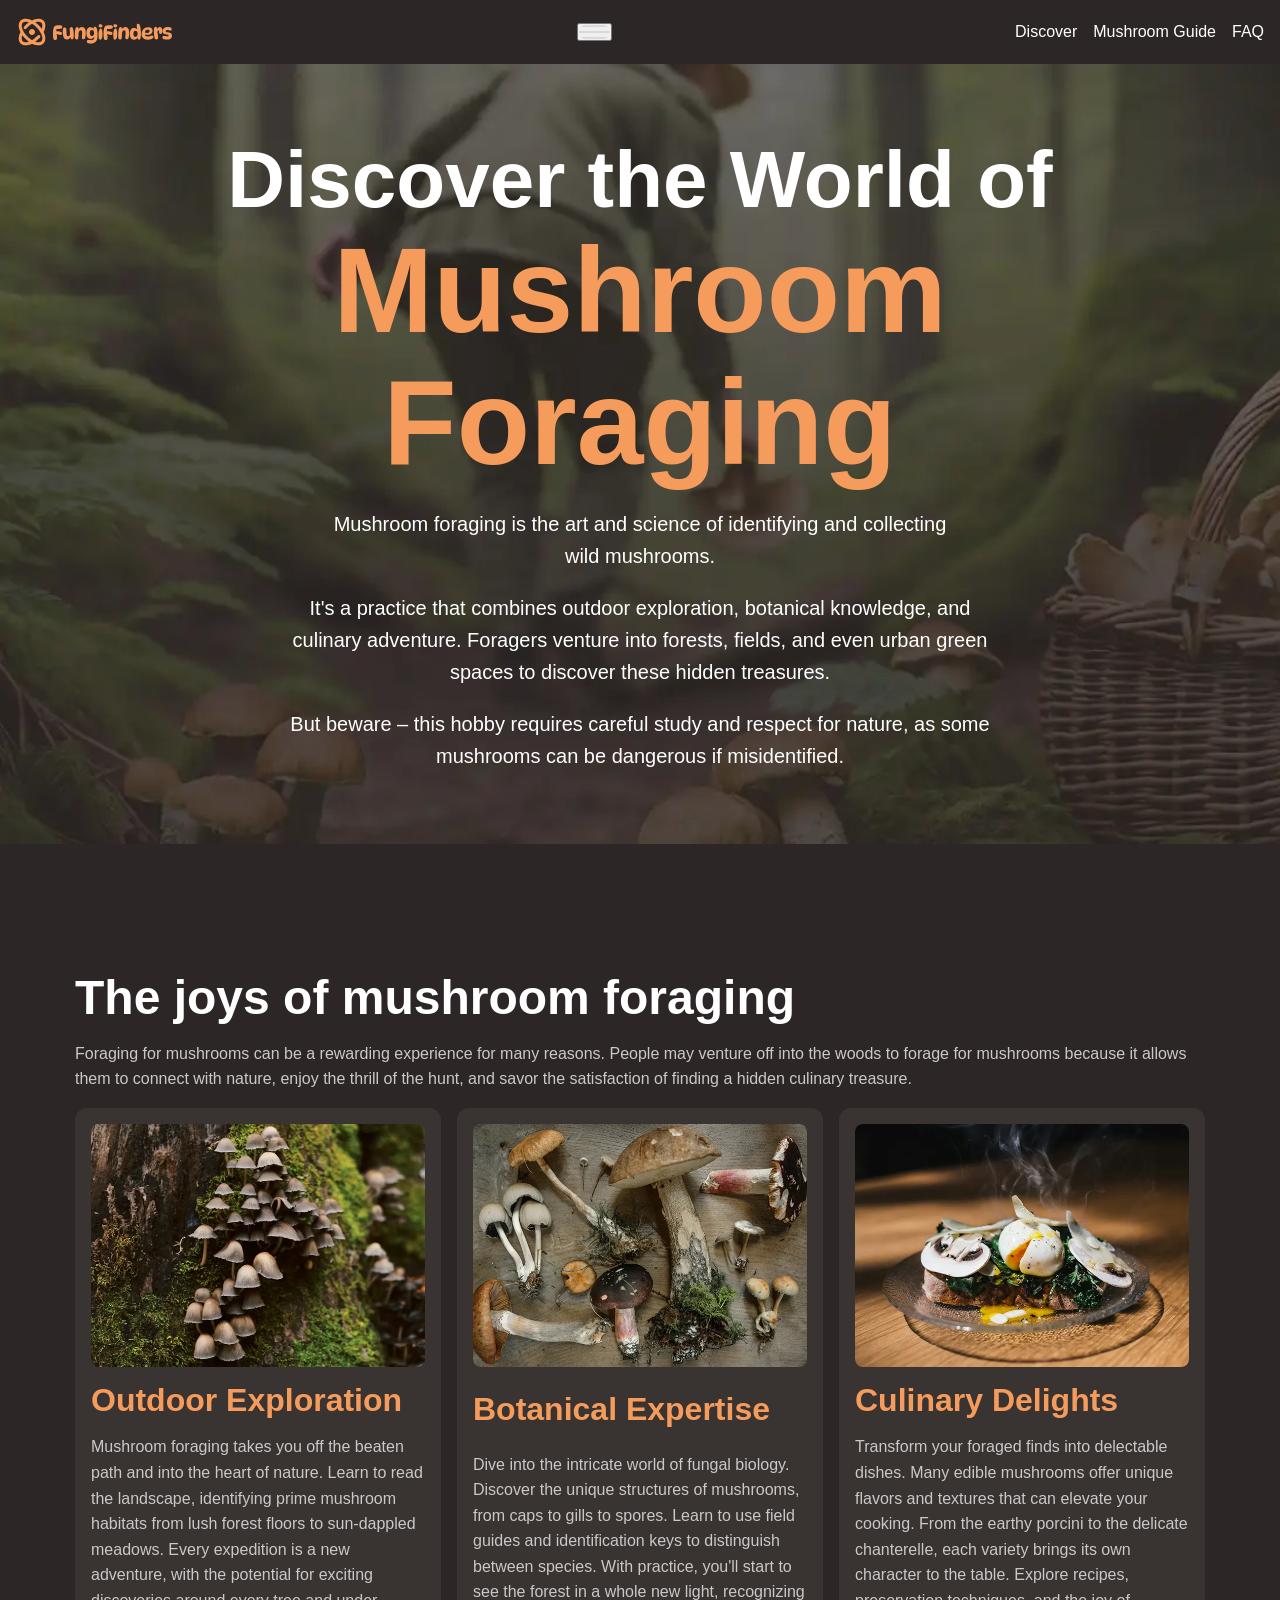
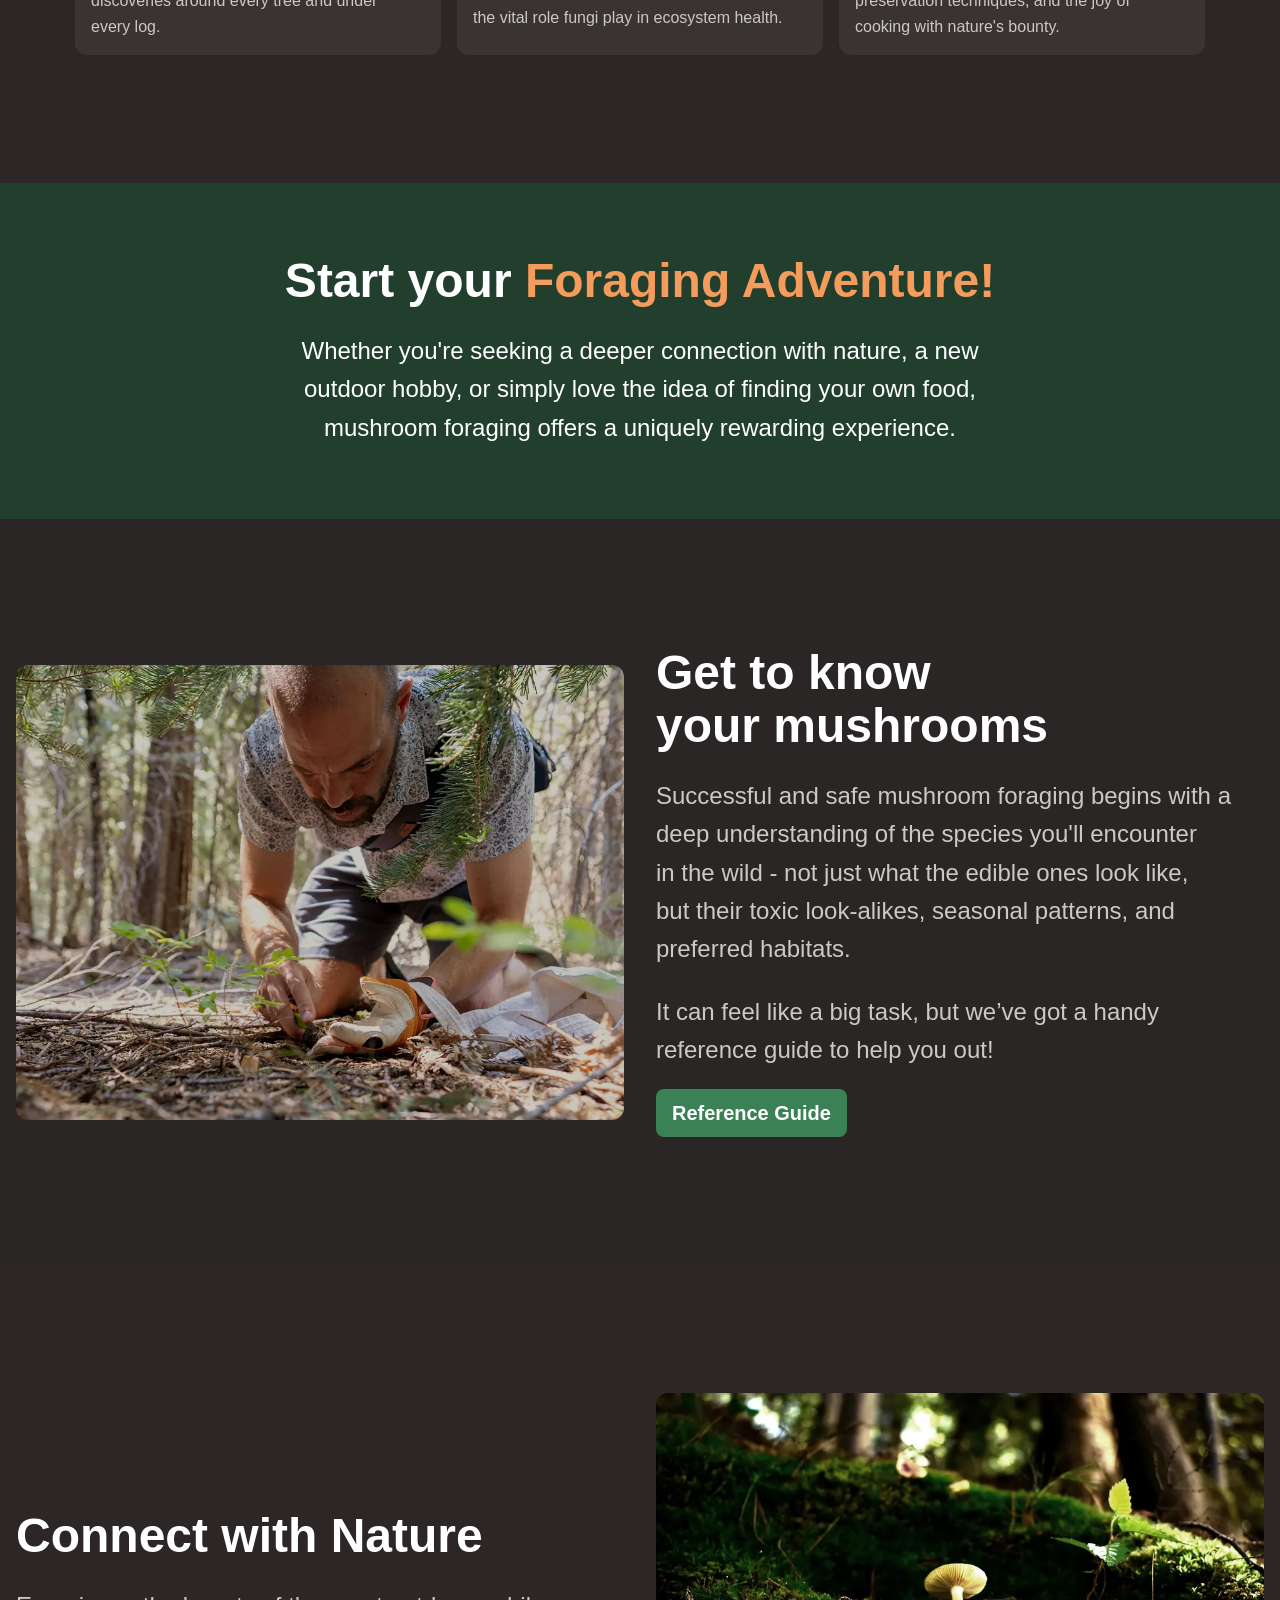
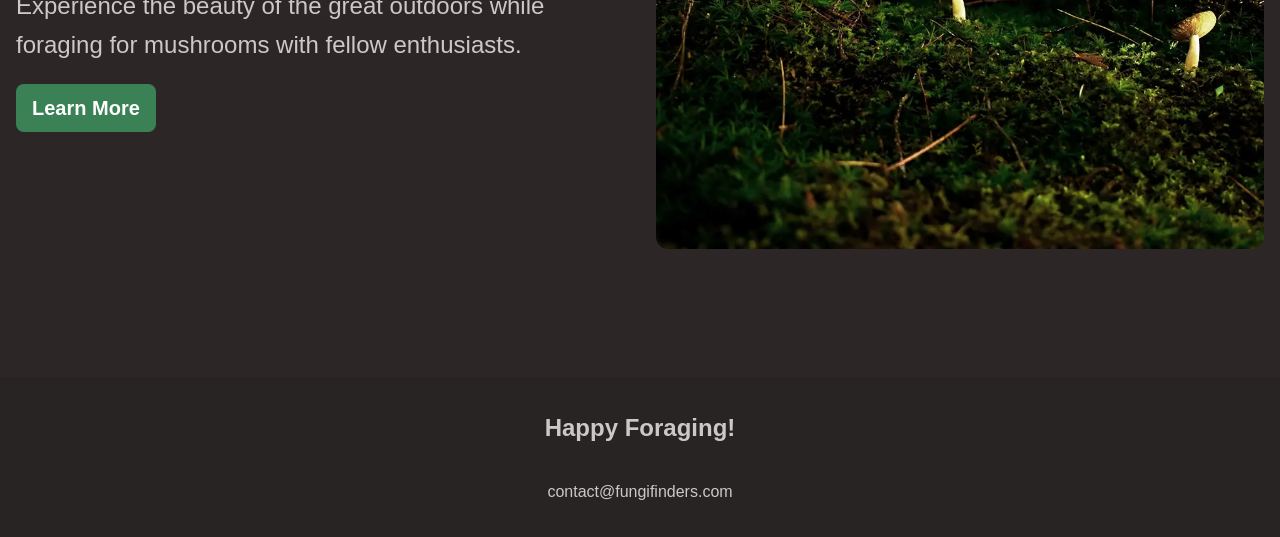
==== commit 29e5c85c: "add: hamburger menu inside site-header" ====
--- a/index.html
+++ b/index.html
@@ -11,7 +11,12 @@
       <div class="wrapper page-padding" data-width="wide">
         <div class="site-header__layout">
           <img src="./assets/fungi-finders.svg" alt="Fungi Finders" />
-          <nav class="primary-navigation">
+          <!-- hamburger menu -->
+          <button aria-controls="primary-nav" aria-expanded="false">
+            <span class="visually-hidden">Menu</span>
+            <img src="./assets/hamburger.svg" alt="" />
+          </button>
+          <nav id="primary-nav" class="primary-navigation">
             <ul role="list">
               <li><a href="/">Discover</a></li>
               <li><a href="#">Mushroom Guide</a></li>
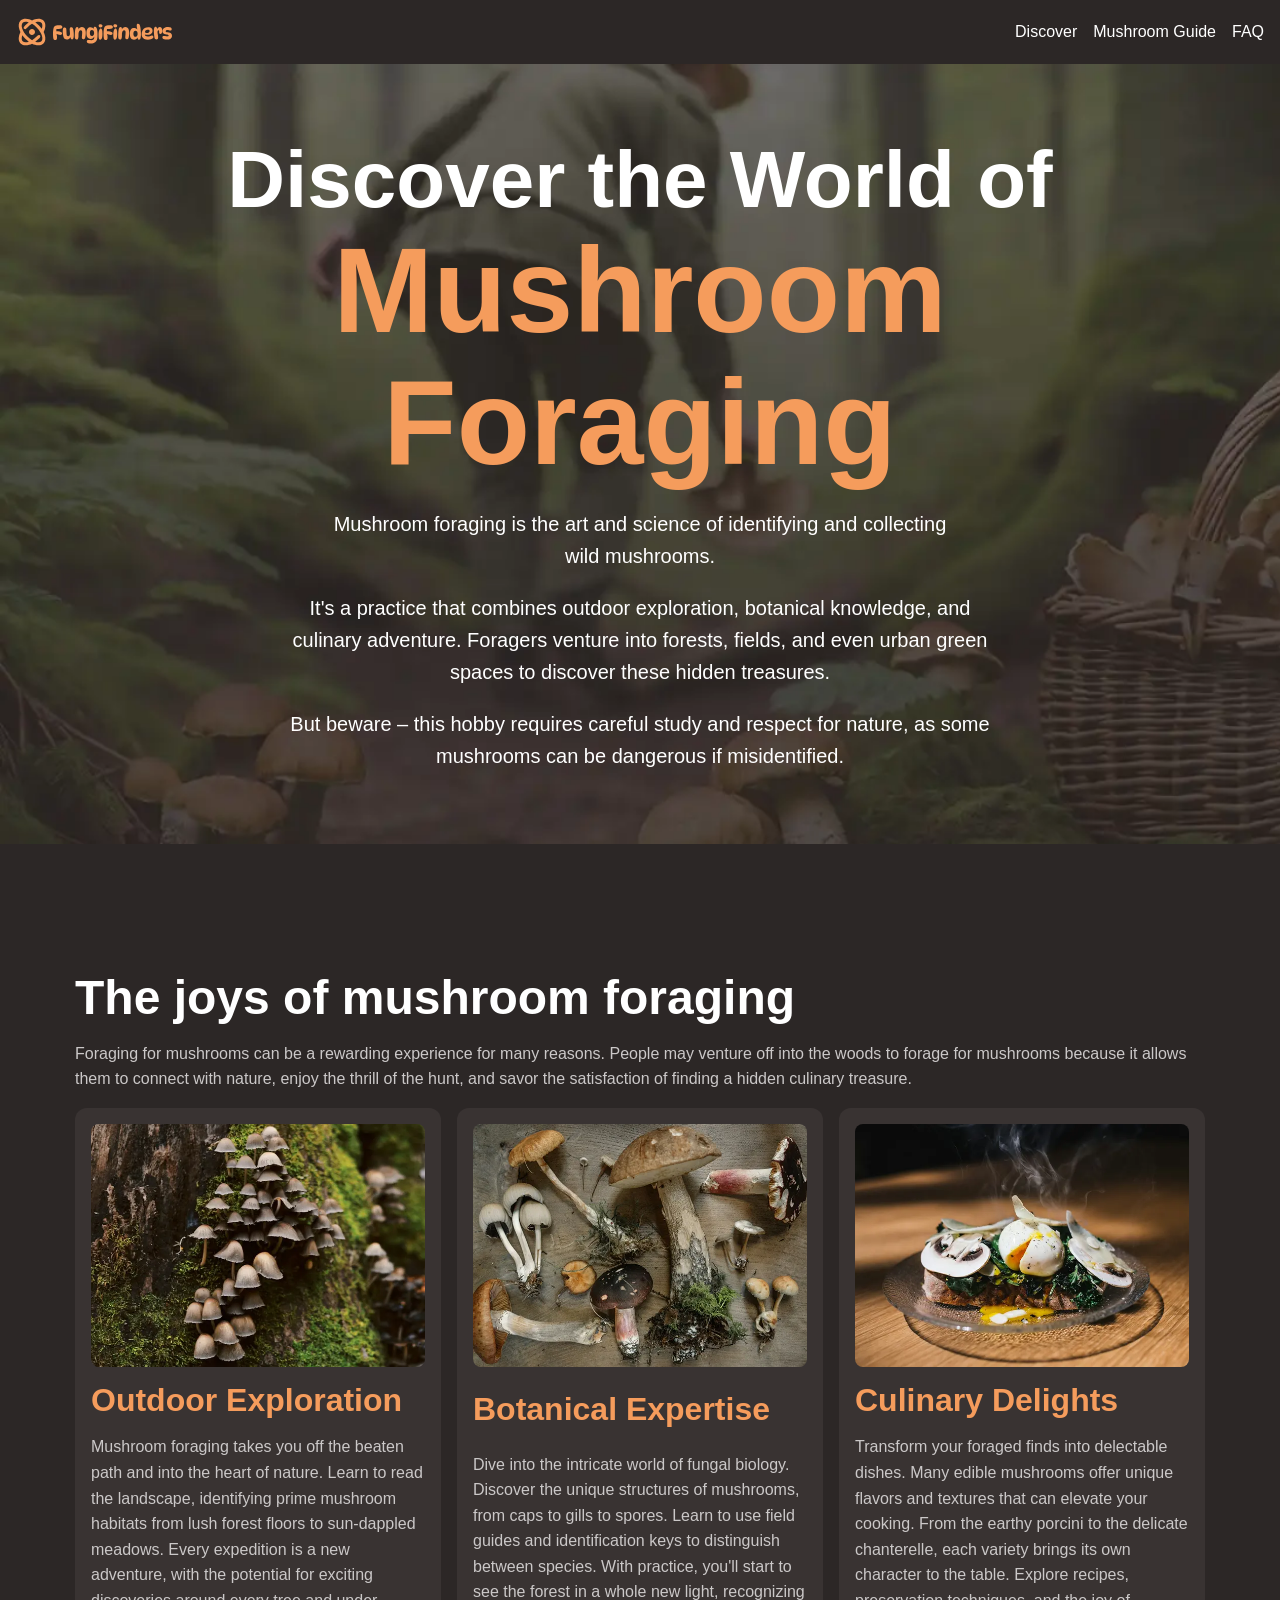
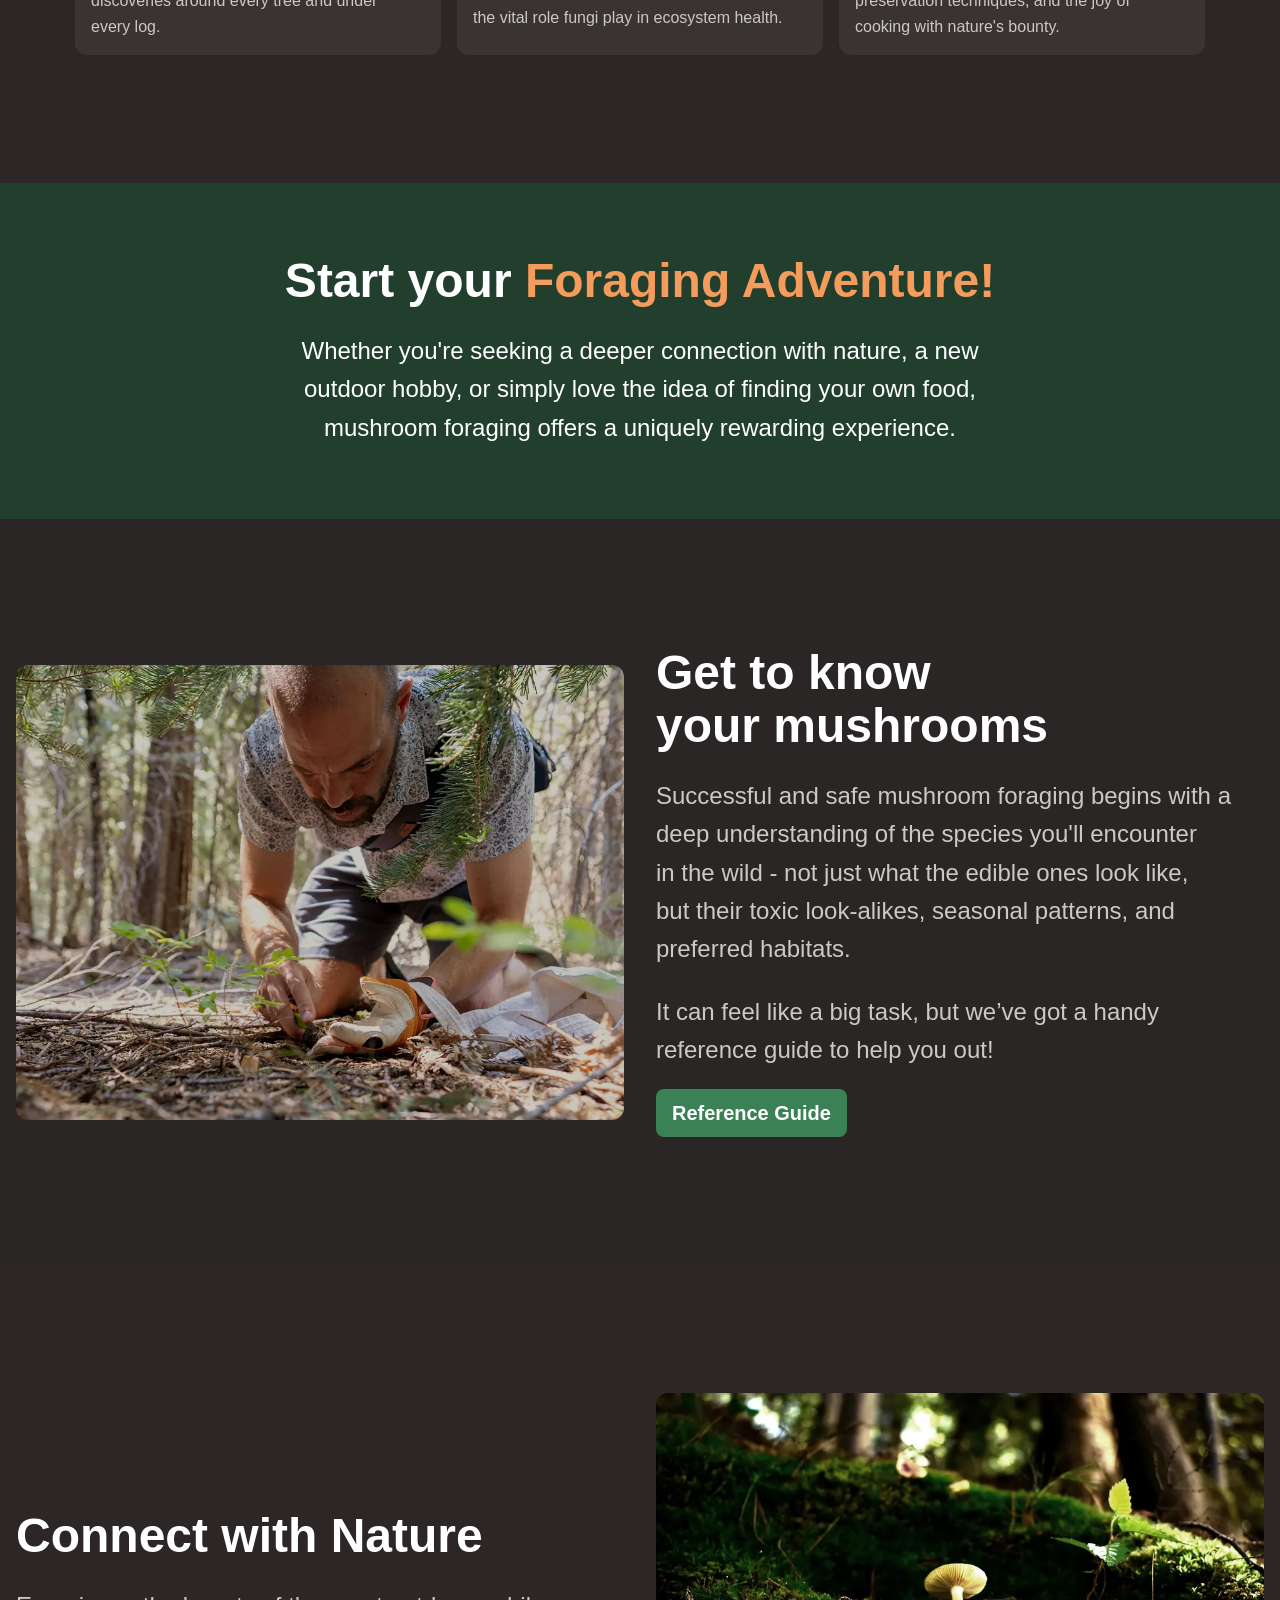
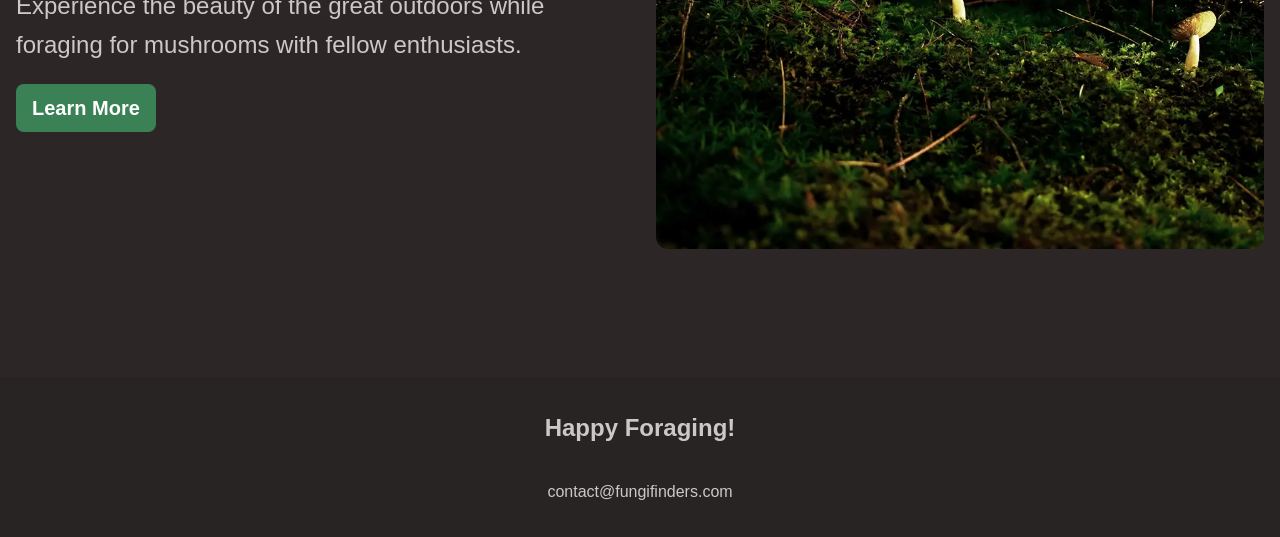
==== commit 2e5869aa: "feat: functional hamburger menu for smaller viewports" ====
--- a/index.html
+++ b/index.html
@@ -5,6 +5,7 @@
     <meta name="viewport" content="width=device-width, initial-scale=1.0" />
     <title>Fungi Finders</title>
     <link rel="stylesheet" href="style.css" />
+    <script src="./main.js" defer></script>
   </head>
   <body>
     <header class="site-header">
--- a/style.css
+++ b/style.css
@@ -196,7 +196,7 @@
     color: var(--text-brand-light);
   }
 
-  img {
+  img:not([src*="hamburger.svg"]) {
     border-radius: var(--border-radius-3);
   }
 }
@@ -273,11 +273,55 @@
     align-items: center;
   }
 
+  [aria-controls="primary-nav"] {
+    display: none;
+  }
+
   .primary-navigation {
     ul {
       display: flex;
       flex-wrap: wrap;
       gap: 0.5rem 1rem;
+    }
+
+    @media (width < 760px) {
+      display: none;
+
+      position: absolute;
+      z-index: 10;
+      top: 0;
+      right: 0;
+      font-size: var(--font-size-lg);
+      font-weight: 700;
+      font-family: var(--ff-heading);
+      background-color: var(--background-accent-main);
+      padding: 2rem;
+      border-bottom-left-radius: var(--border-radius-3);
+
+      ul {
+        gap: 0;
+        flex-direction: column;
+      }
+
+      li + li {
+        margin-block-start: 1.5rem;
+        padding-block-start: 1.5rem;
+        border-top: 2px solid var(--background-accent-light);
+      }
+    }
+  }
+  /* When aria-expanded is true, the direct sibling of the button (navigation) should be displayed */
+  @media (width < 760px) {
+    [aria-expanded="true"] + .primary-navigation {
+      display: block;
+    }
+    /* hamburger menu only shows on smaller screens */
+    [aria-controls="primary-nav"] {
+      display: block;
+      z-index: 100;
+      background: transparent;
+      border: none;
+      cursor: pointer;
     }
   }
 
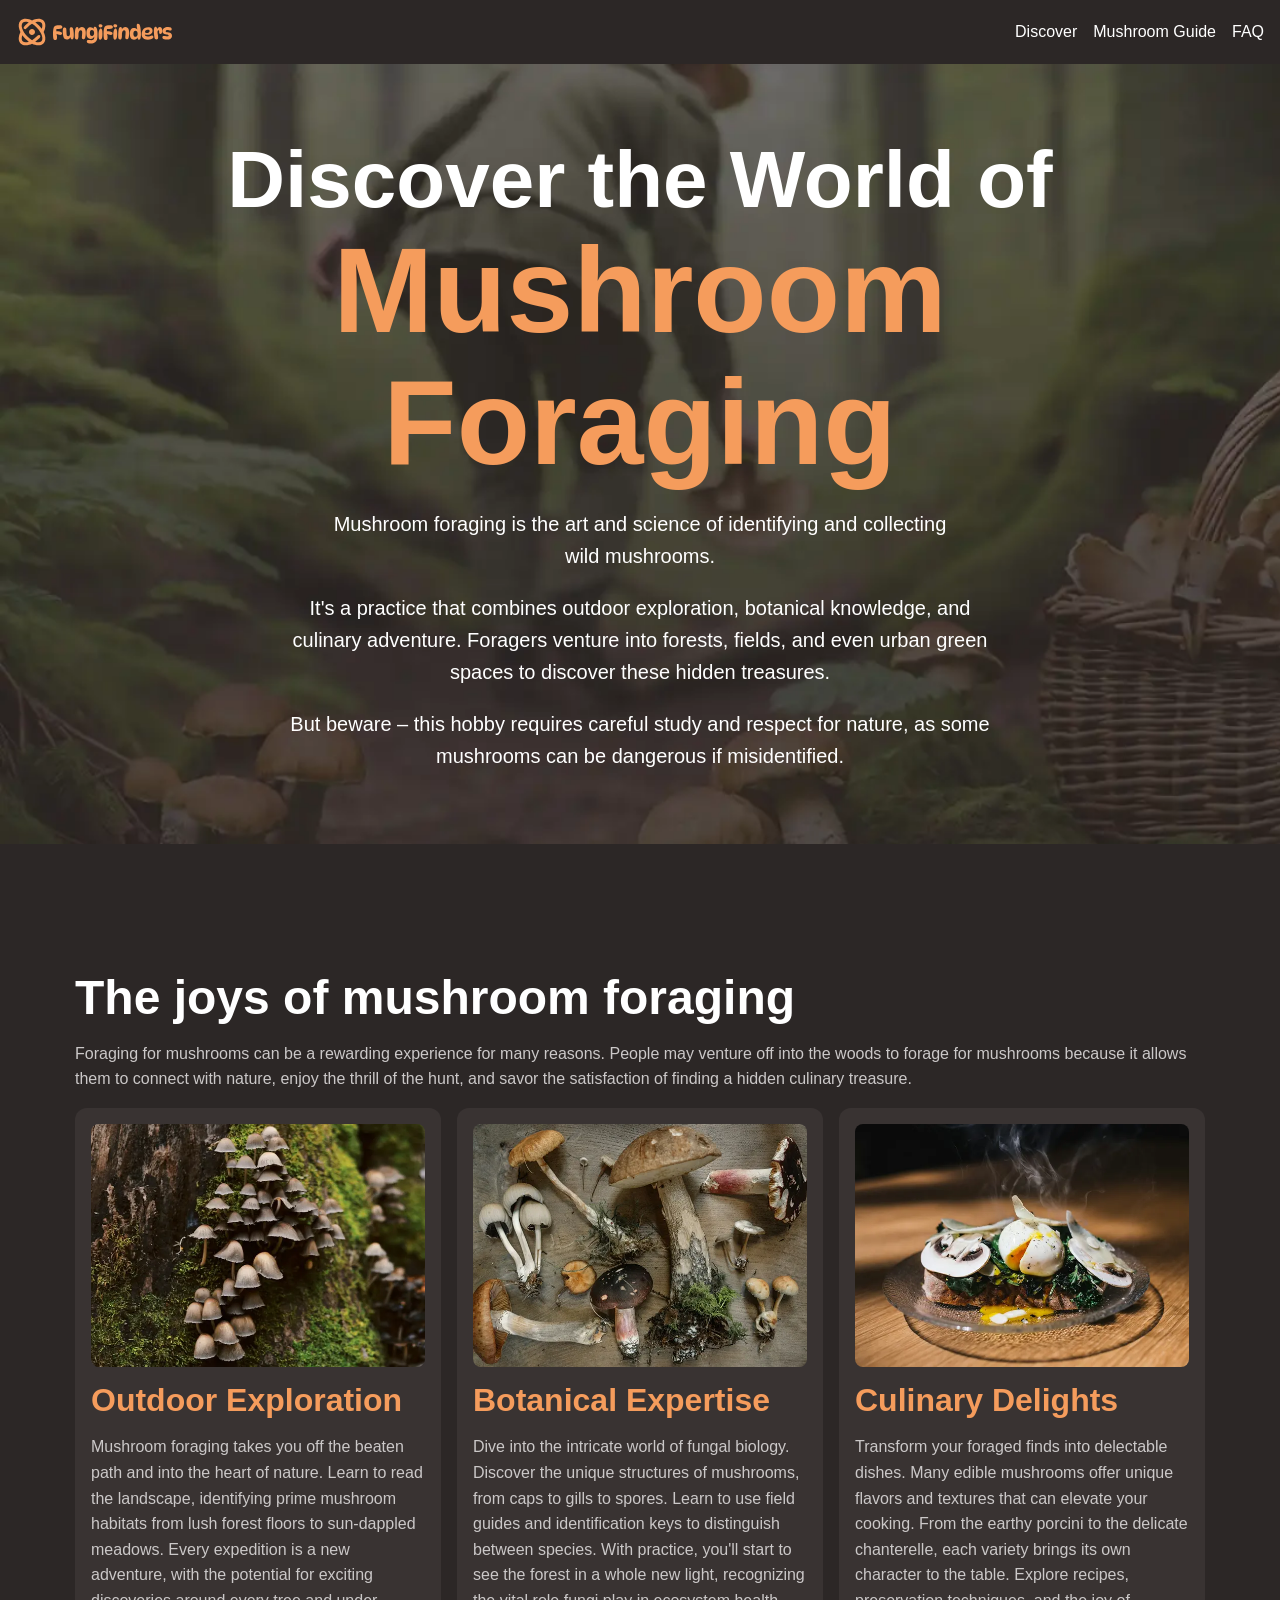
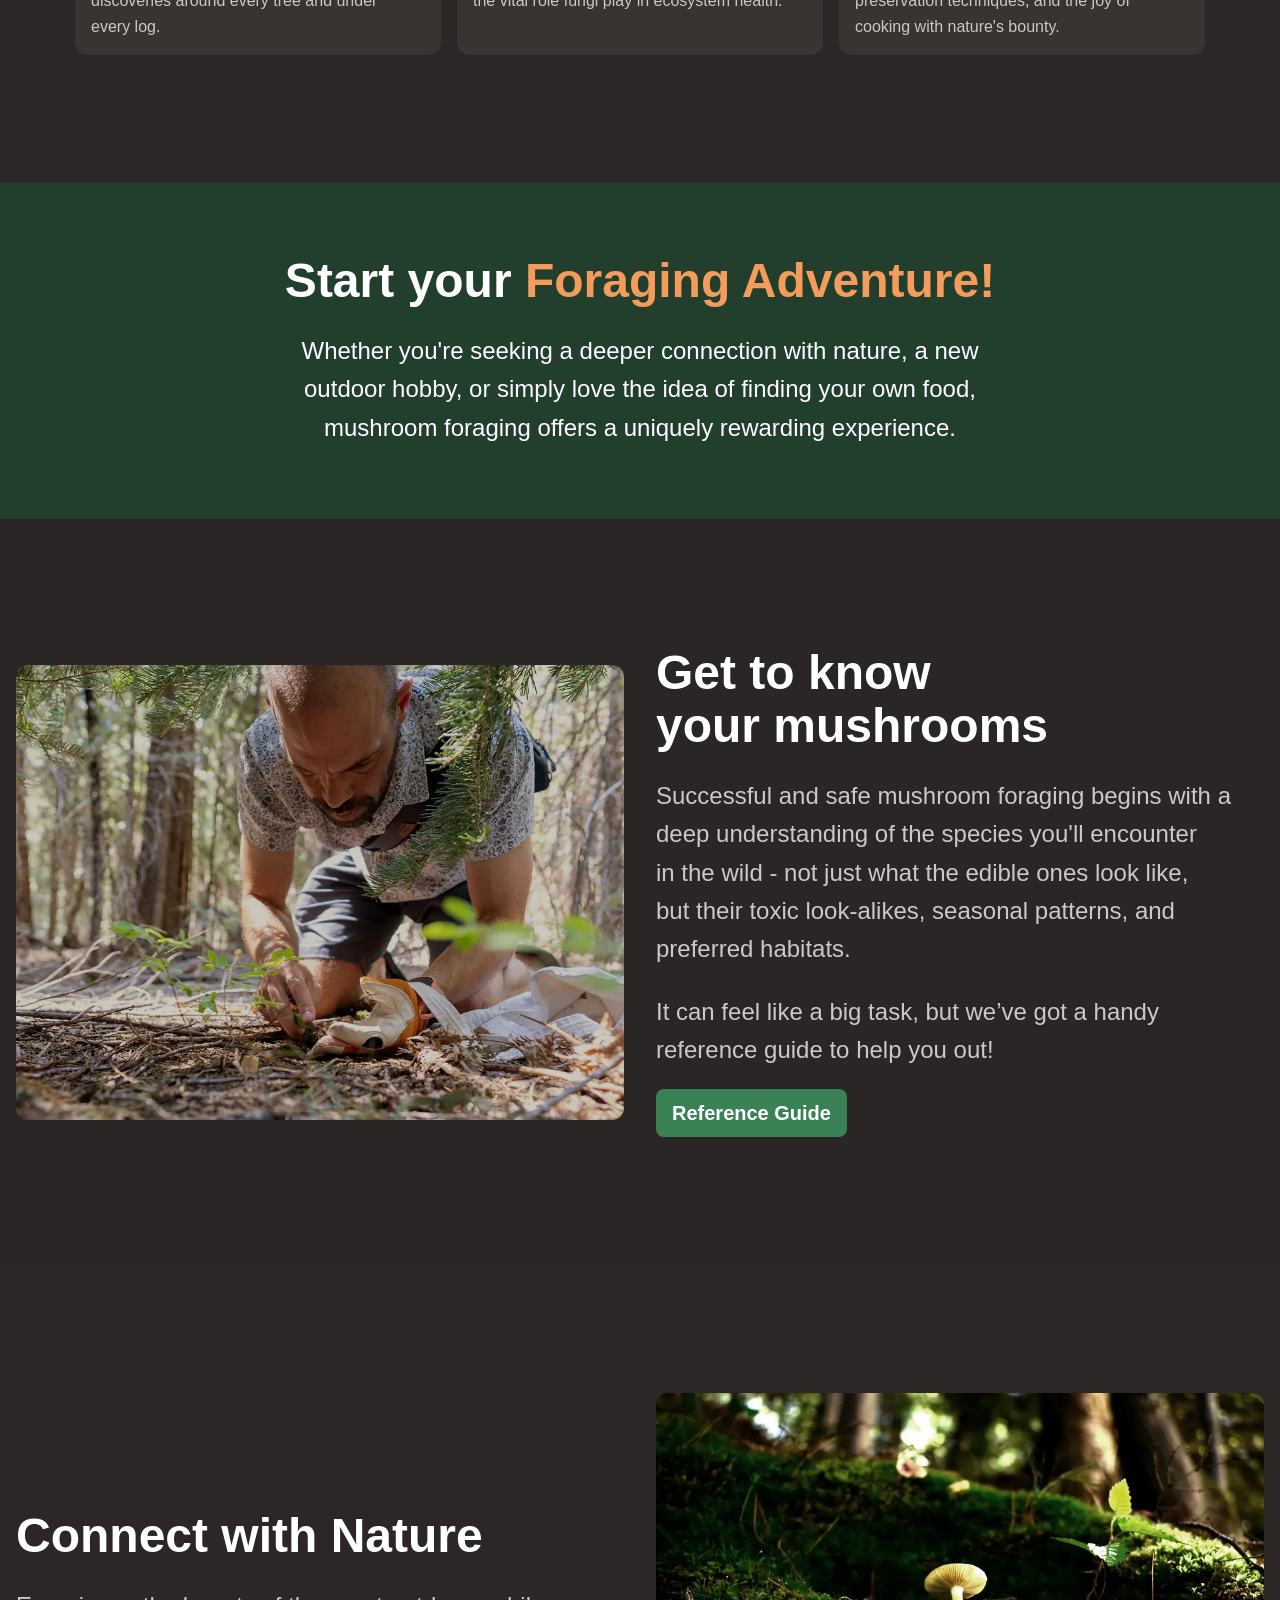
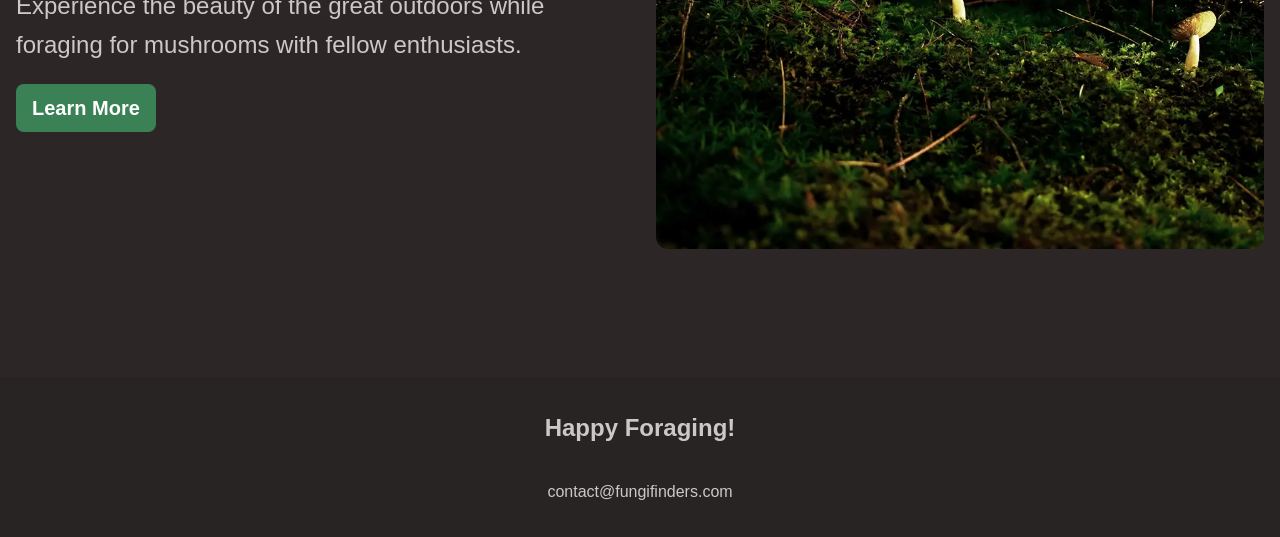
==== commit 36949053: "add: mushroom guide page with navigational linking between pages and sections" ====
--- a/index.html
+++ b/index.html
@@ -8,6 +8,7 @@
     <script src="./main.js" defer></script>
   </head>
   <body>
+    <a class="skip-to-main" href="#main">Skip to main content</a>
     <header class="site-header">
       <div class="wrapper page-padding" data-width="wide">
         <div class="site-header__layout">
@@ -20,14 +21,14 @@
           <nav id="primary-nav" class="primary-navigation">
             <ul role="list">
               <li><a href="/">Discover</a></li>
-              <li><a href="#">Mushroom Guide</a></li>
-              <li><a href="#">FAQ</a></li>
+              <li><a href="/mushroom-guide.html">Mushroom Guide</a></li>
+              <li><a href="/mushroom-guide.html#faq">FAQ</a></li>
             </ul>
           </nav>
         </div>
       </div>
     </header>
-    <main>
+    <main id="main">
       <!-- Sections are basically divs with semantic meaning to them -->
       <!-- Sections become a landmark region once you add an ARIA attribute to them -->
       <section class="hero flow section page-padding" data-padding="compact">
--- a/style.css
+++ b/style.css
@@ -167,6 +167,12 @@
     font-family: var(--ff-body);
   }
 
+  @media (prefers-reduced-motion: no-preference) {
+    html {
+      scroll-behavior: smooth;
+    }
+  }
+
   body {
     font-size: var(--font-size-regular);
     color: var(--text-main);
@@ -202,6 +208,12 @@
 }
 
 @layer layout {
+  .flex-group {
+    display: flex;
+    flex-wrap: wrap;
+    gap: 0.5rem;
+  }
+
   /* Selects everything but the first direct child */
   .flow > * + * {
     margin-top: var(--flow-spacer, 1em);
@@ -211,6 +223,19 @@
     display: grid;
     gap: var(--grid-flow-gap, 1rem);
   }
+
+  .grid-auto-fit {
+    /* Sets the min width for each column */
+    --auto-fit-min-col-size: 250px;
+    display: grid;
+    gap: 1rem;
+    /* Fit as many columns of that size unless 100% is smaller */
+    grid-template-columns: repeat(
+      auto-fit,
+      minmax(min(var(--auto-fit-min-col-size), 100%), 1fr)
+    );
+  }
+
   .equal-columns {
     display: grid;
     gap: var(--equal-columns-gap, 1rem);
@@ -262,6 +287,24 @@
 }
 
 @layer components {
+  /* When not in focus - link should be hidden and only visible through focusing using the keyboard */
+  .skip-to-main:not(:focus) {
+    clip: rect(0 0 0 0);
+    clip-path: inset(50%);
+    height: 1px;
+    overflow: hidden;
+    position: absolute;
+    white-space: nowrap;
+    width: 1px;
+  }
+
+  .skip-to-main {
+    position: absolute;
+    background: var(--background-accent-main);
+    padding: 1rem;
+    border-radius: var(--border-radius-2);
+  }
+
   .site-header {
     padding-block: 1rem;
   }
@@ -366,8 +409,77 @@
     }
   }
 
+  .mushroom-guide {
+    --card-title-font-size: --font-size-lg;
+    --card-title-color: var(--text-high-contrast);
+    --card-gap: 0.75rem;
+  }
+
+  .faq-bento {
+    display: grid;
+    gap: 1rem;
+    grid-template-areas:
+      "card-one"
+      "card-two"
+      "card-three"
+      "card-four";
+
+    @media (width > 600px) {
+      grid-template-areas:
+        none
+        "card-four card-one"
+        "card-three card-two";
+    }
+
+    @media (width > 900px) {
+      grid-template-columns: repeat(3, 1fr);
+      grid-template-areas:
+        "card-one card-two card-four"
+        "card-three card-three card-four";
+    }
+
+    .card > img {
+      height: 100%;
+      object-fit: cover;
+    }
+
+    @media (width > 600px) {
+      .card:nth-child(even) > img {
+        order: 3;
+      }
+    }
+
+    .card:nth-child(1) {
+      grid-area: card-one;
+    }
+
+    .card:nth-child(2) {
+      grid-area: card-two;
+    }
+
+    .card:nth-child(3) {
+      grid-area: card-three;
+
+      @media (width > 900px) {
+        display: grid;
+        grid-template-columns: 1fr 1fr;
+        gap: 1rem;
+
+        img {
+          grid-column: 1 / 2;
+          grid-row: 1 / 3;
+        }
+      }
+    }
+
+    .card:nth-child(4) {
+      grid-area: card-four;
+    }
+  }
+
   .card {
-    display: grid;
+    display: flex;
+    flex-direction: column;
     gap: var(--card-gap, 1rem);
     padding: 1rem;
     background-color: var(--background-light);
@@ -381,6 +493,45 @@
   .card__title {
     font-size: var(--card-title-font-size, var(--font-size-heading-sm));
     color: var(--card-title-color, var(--text-brand));
+  }
+
+  .card__note {
+    background-color: var(--background-extra-light);
+    padding: 0.75rem;
+    border-radius: var(--border-radius-2);
+    margin-block-start: auto;
+  }
+
+  .tag-list {
+    display: flex;
+    gap: 0.5rem;
+    flex-wrap: wrap;
+
+    li {
+      font-family: var(--ff-heading);
+      font-size: var(--font-size-sm);
+      color: var(--text-high-contrast);
+      padding-inline: 0.25rem;
+      background-color: var(--tag-bg, red);
+      border-radius: var(--border-radius-1);
+    }
+
+    [data-edible="edible"],
+    [data-season="summer"] {
+      --tag-bg: var(--background-accent-main);
+    }
+
+    [data-edible="toxic"] {
+      --tag-bg: var(--clr-red-500);
+    }
+
+    [data-season="spring"] {
+      --tag-bg: var(--clr-teal-500);
+    }
+
+    [data-season="fall"] {
+      --tag-bg: var(--clr-orange-500);
+    }
   }
 
   .button {
@@ -400,6 +551,14 @@
       background-color: var(--background-accent-light);
     }
   }
+
+  select {
+    padding: 0.5rem 1rem;
+    background-color: var(--background-accent-main);
+    border: 0;
+    border-radius: var(--border-radius-2);
+    color: var(--text-high-contrast);
+  }
 }
 
 @layer utilities {
